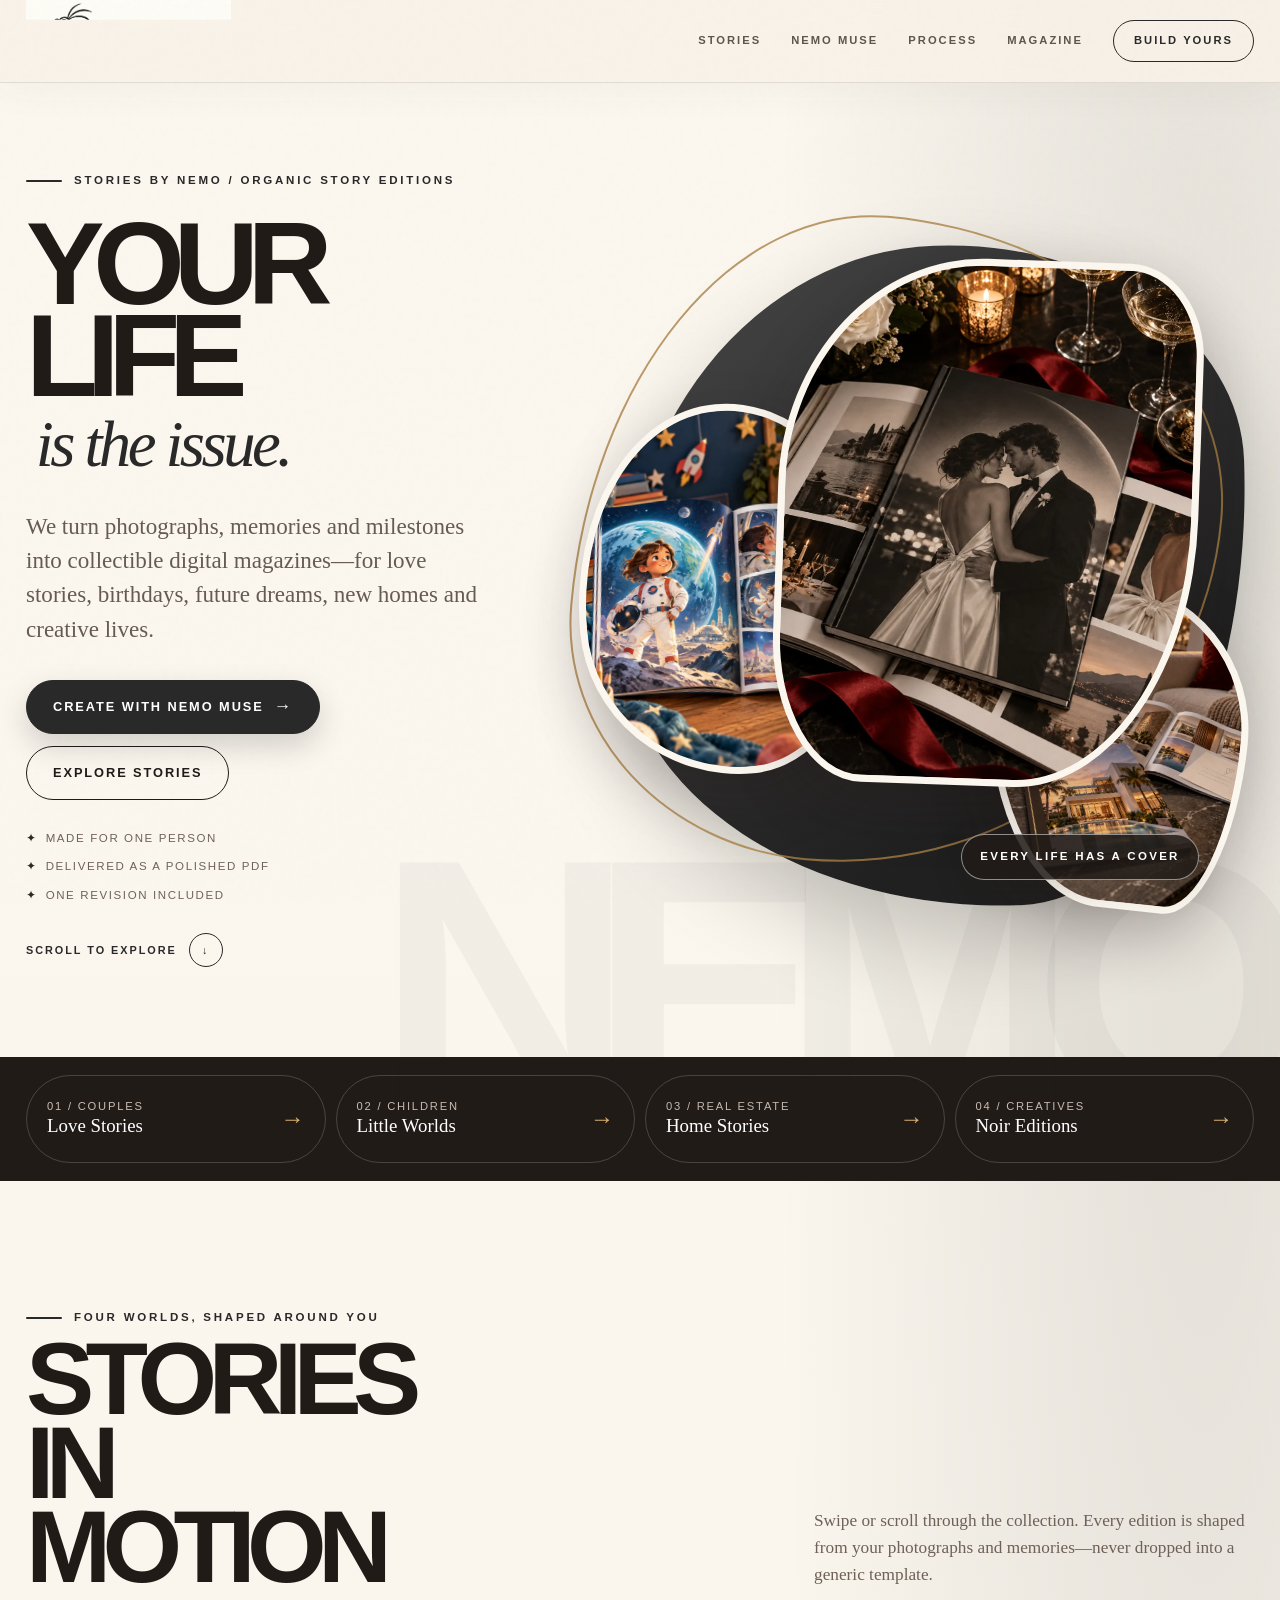
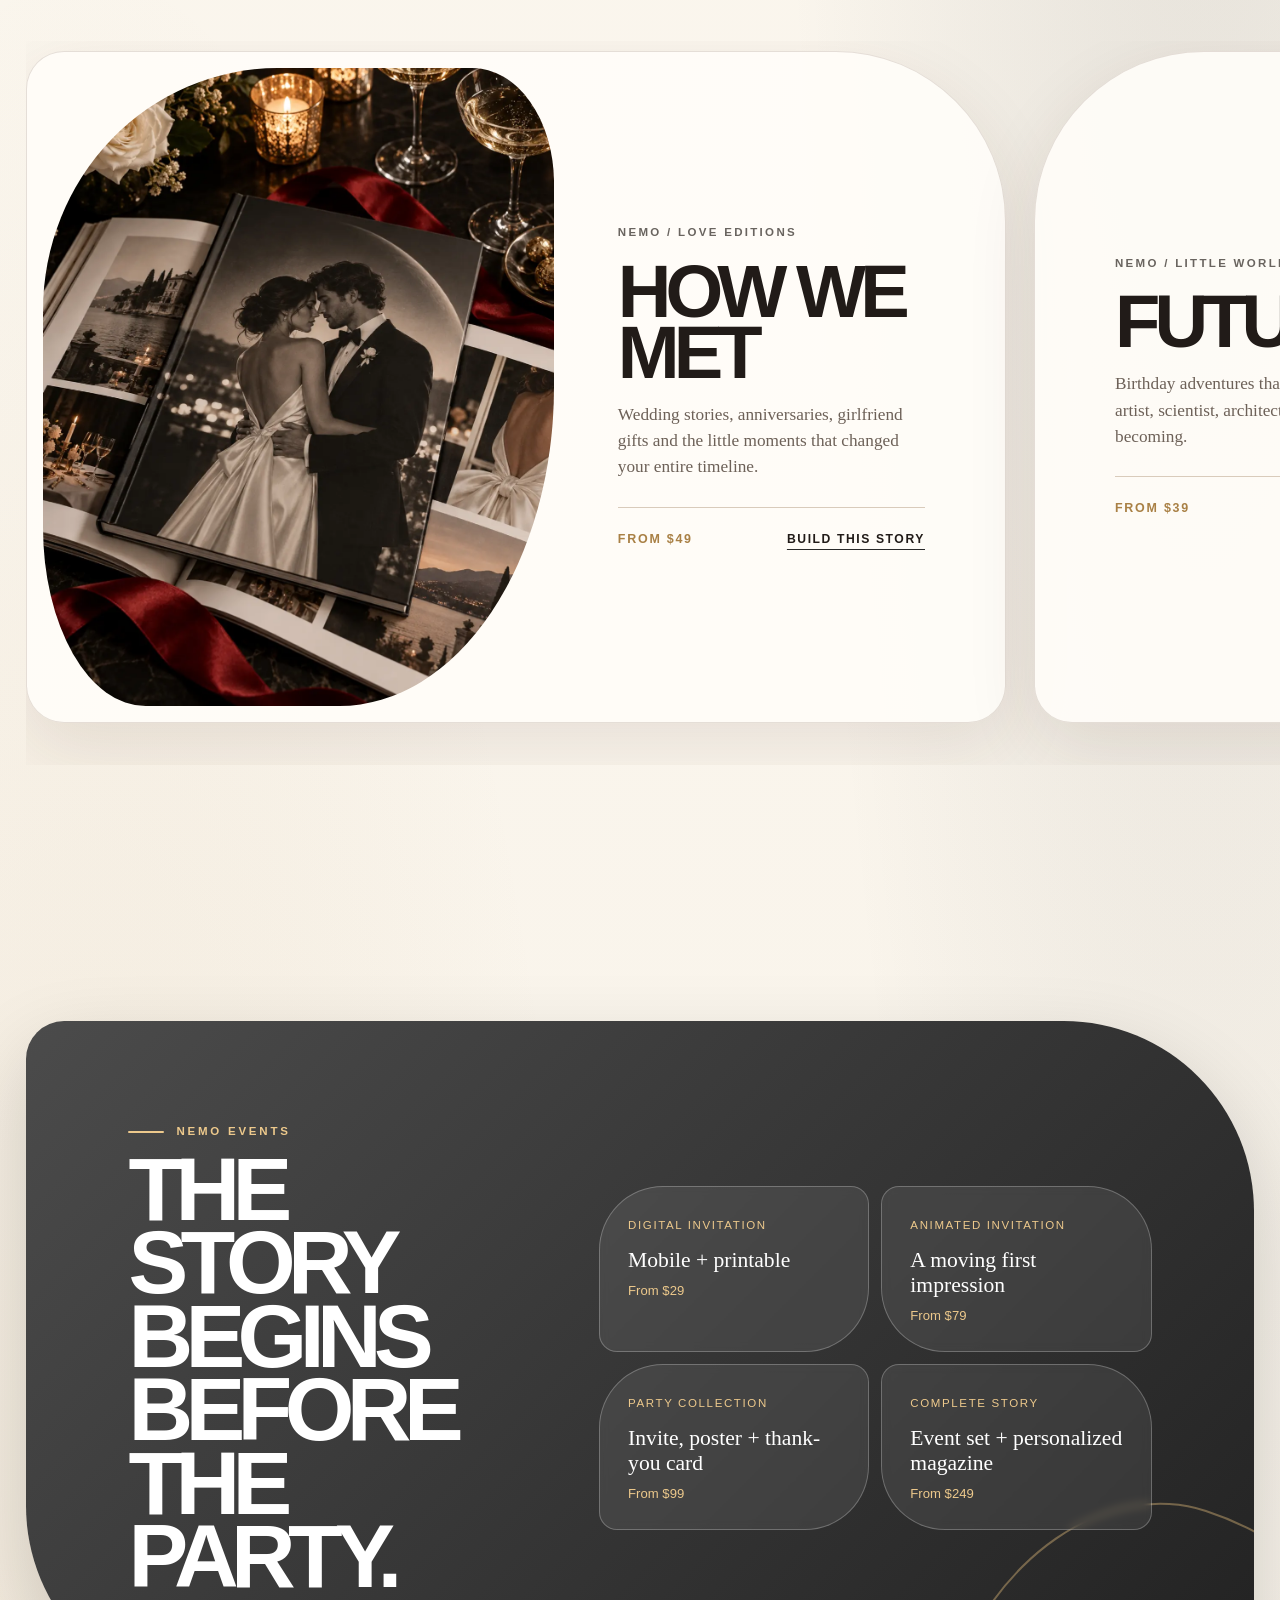
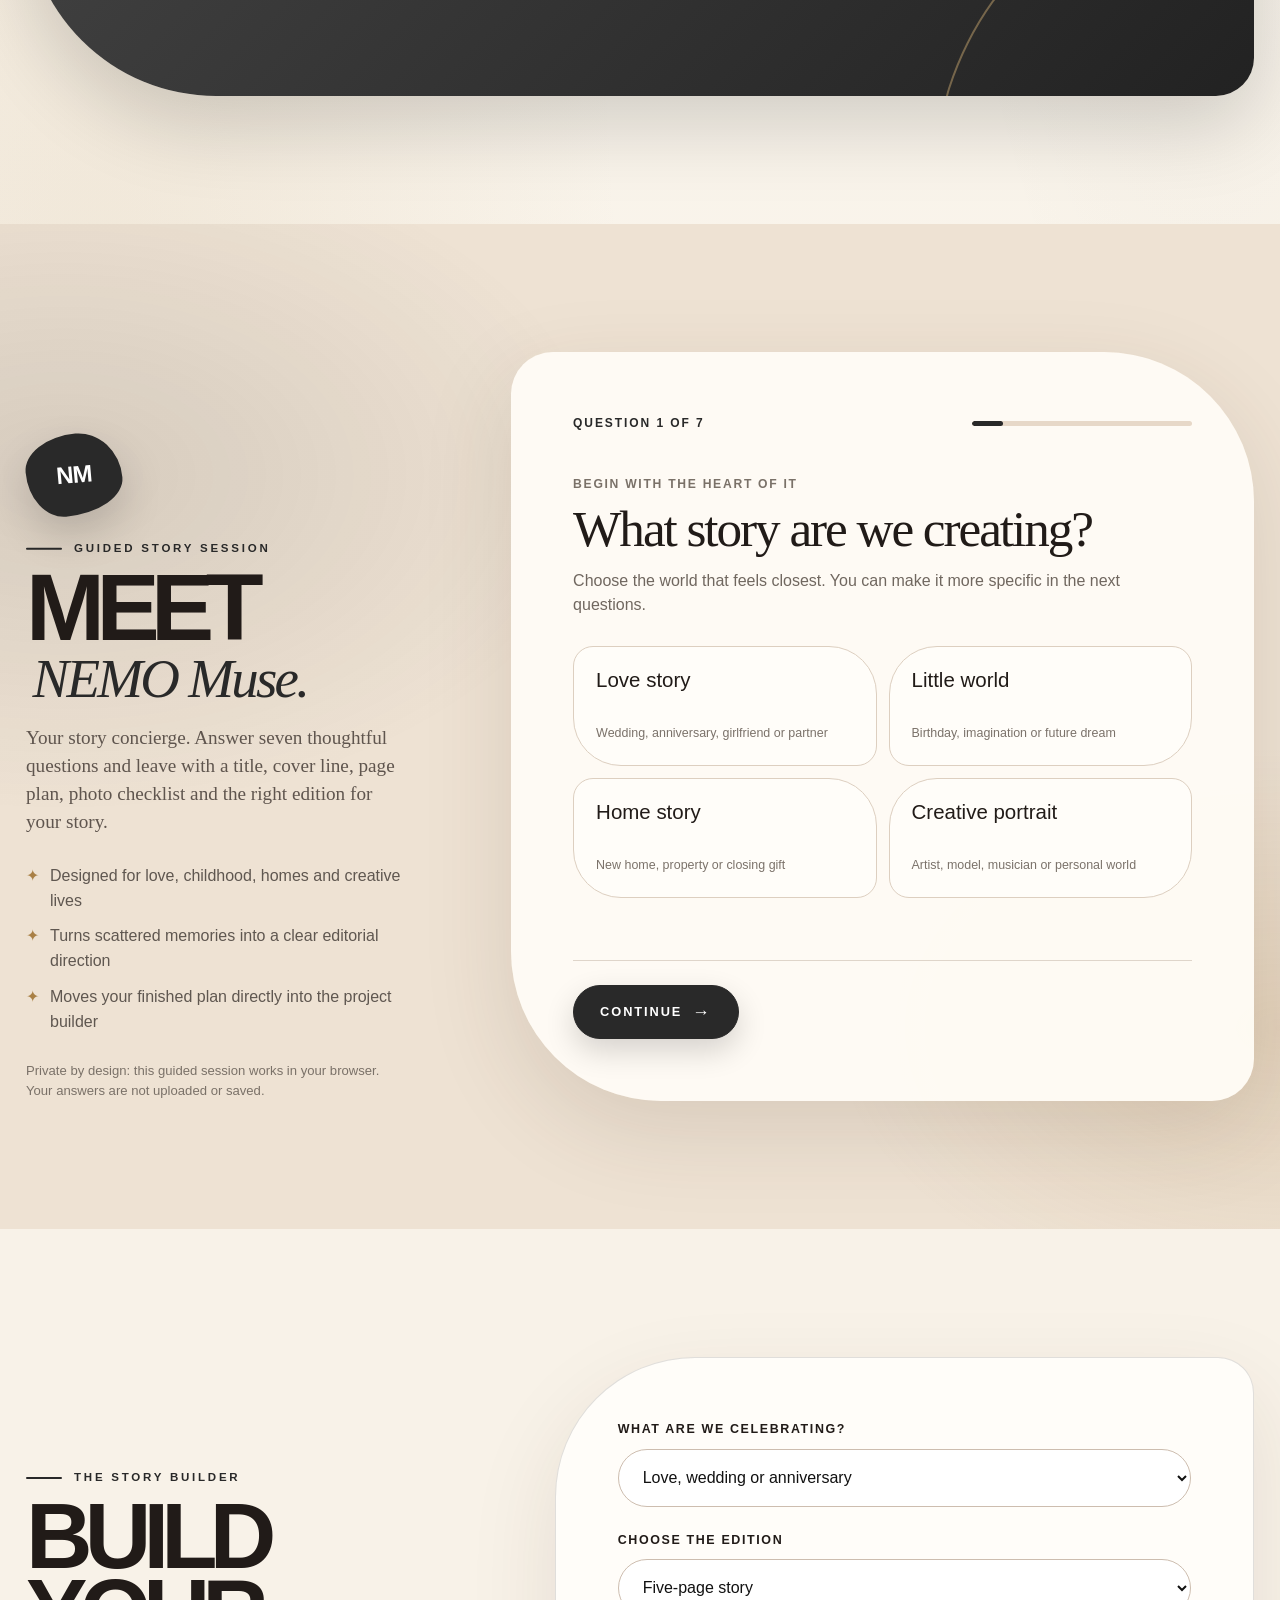
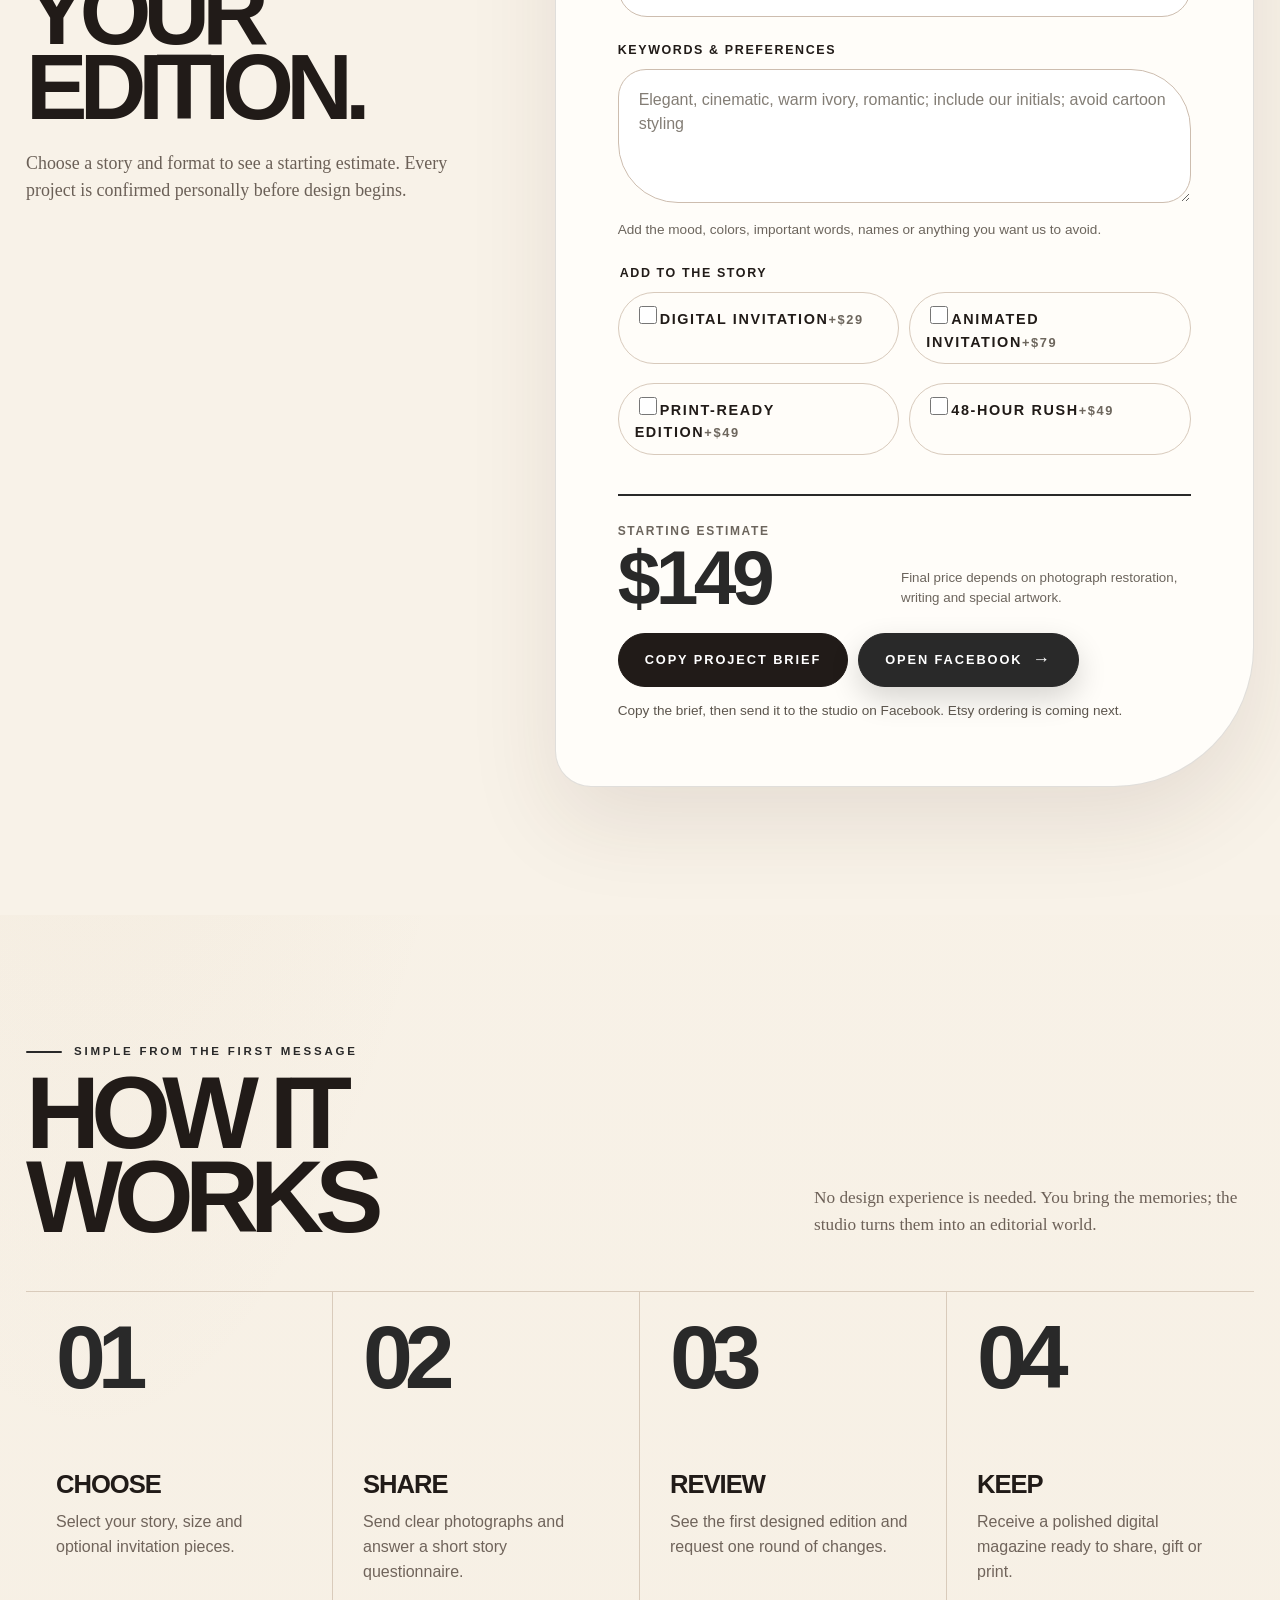
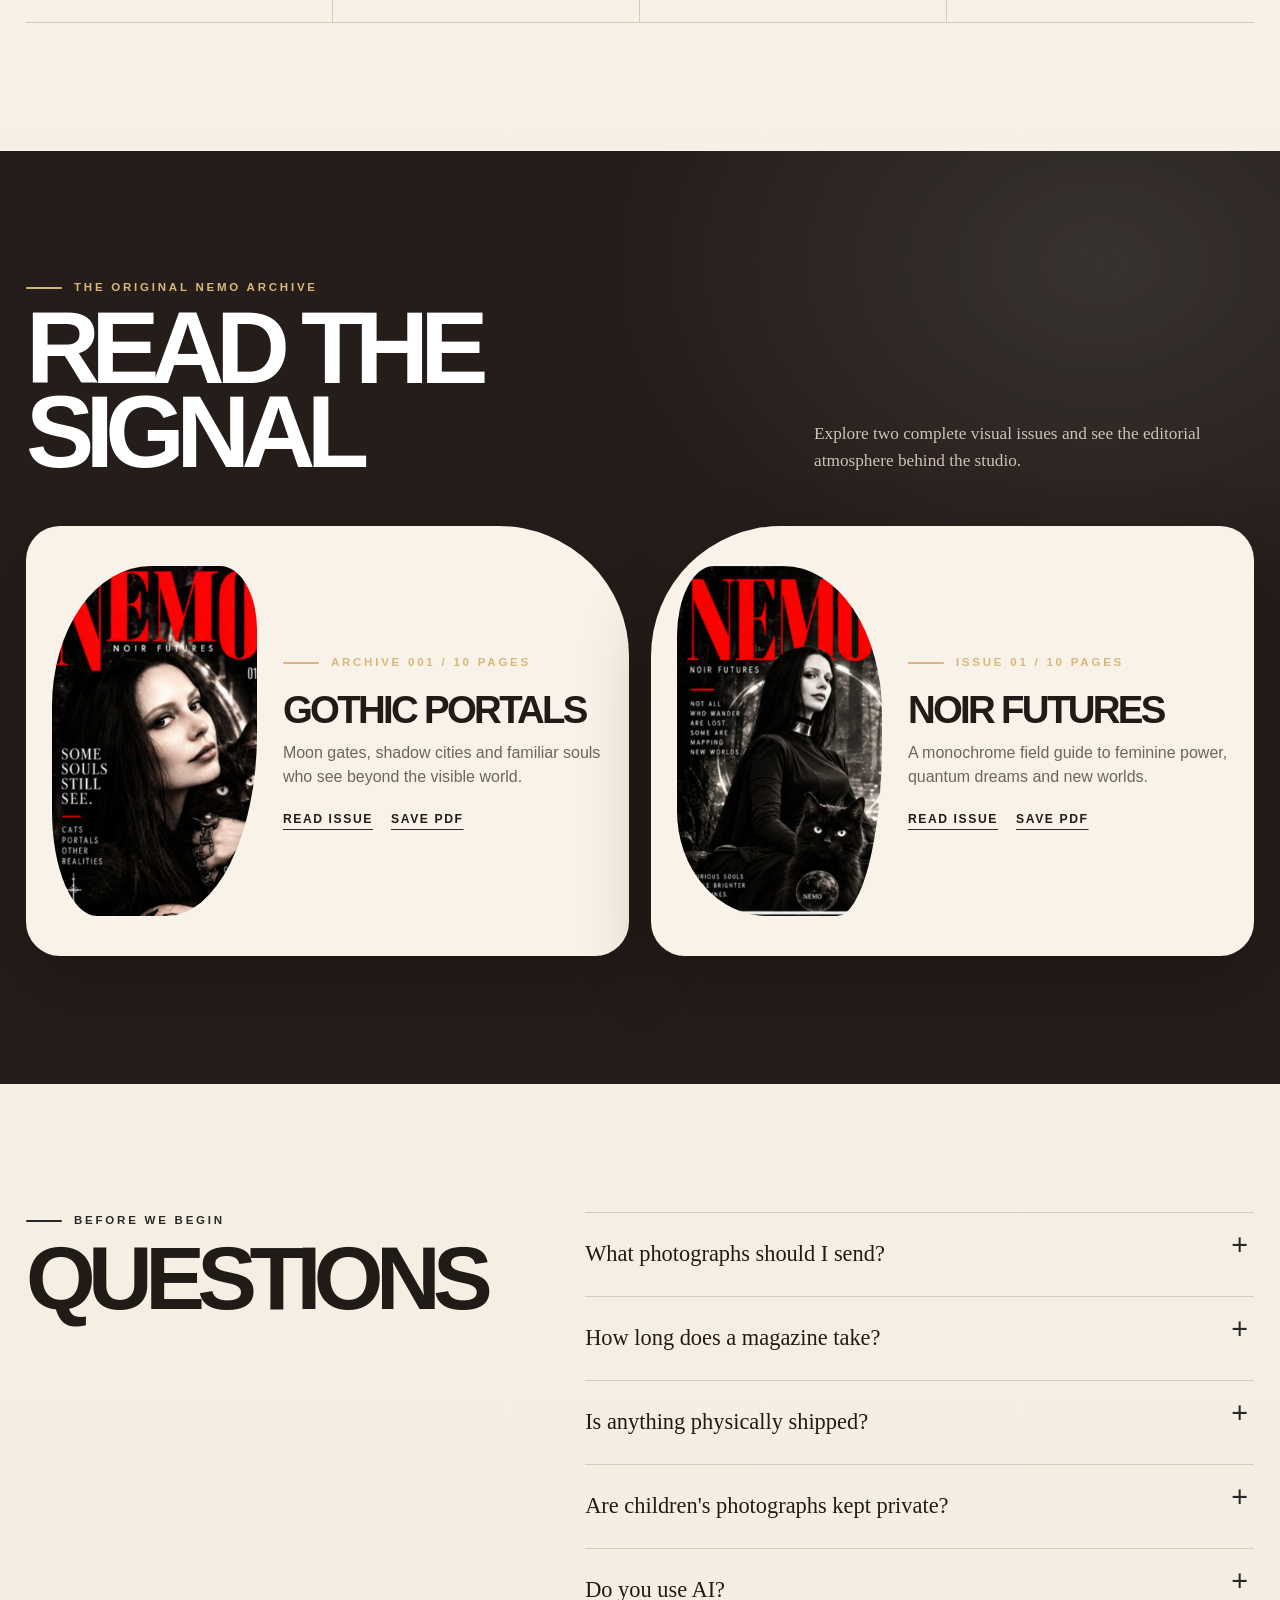
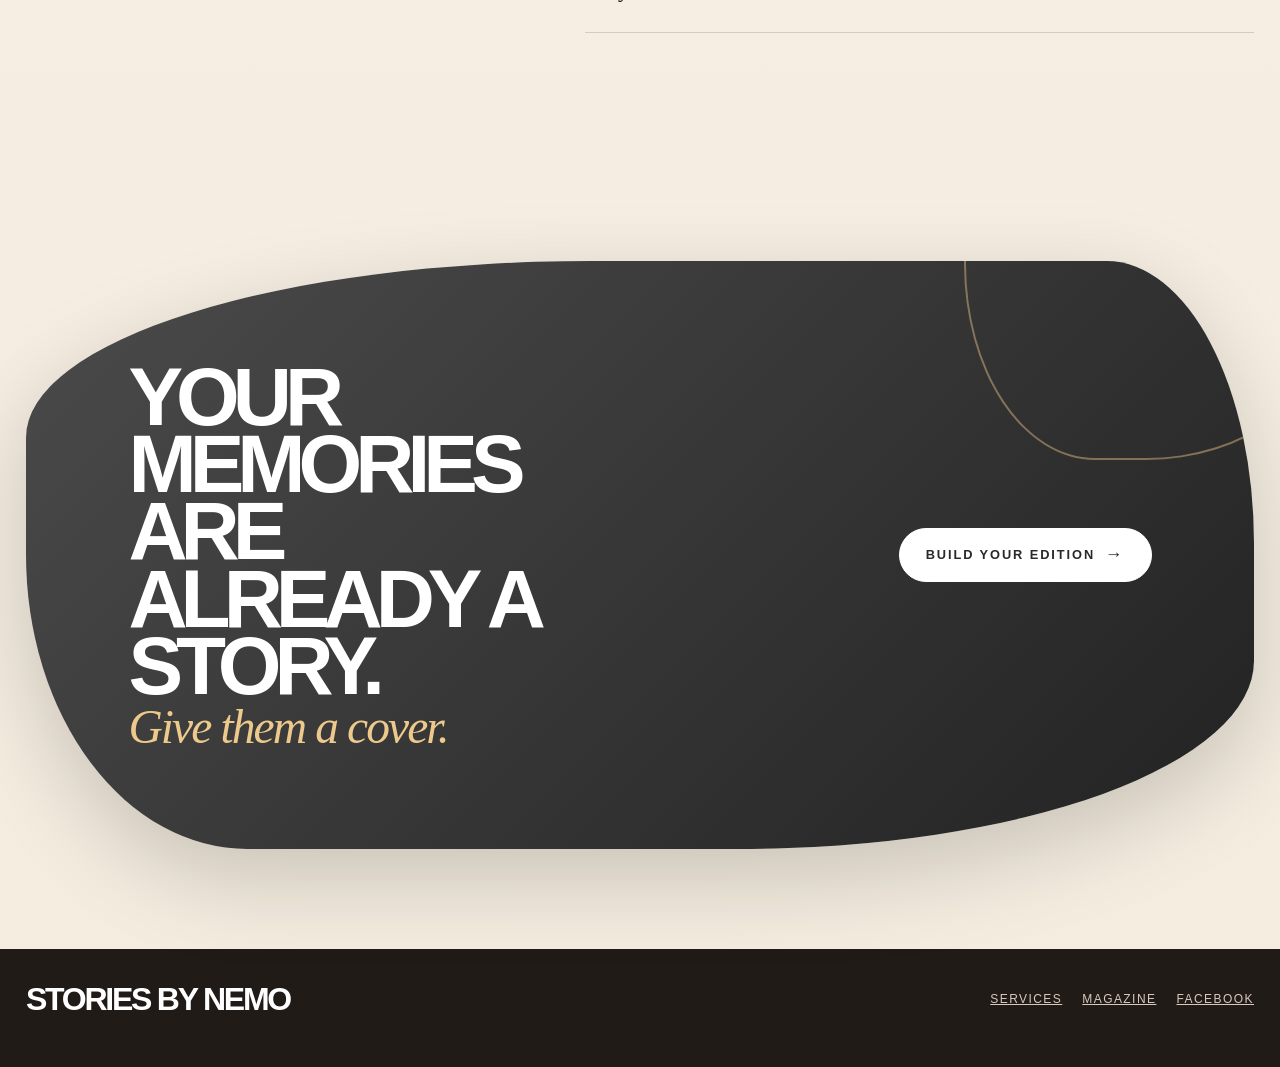
==== index.html @ 345a28af "Publish Stories by Nemo website" ====
<!doctype html>
<html lang="en">
<head>
  <meta charset="utf-8">
  <meta name="viewport" content="width=device-width, initial-scale=1">
  <meta name="theme-color" content="#f8f2e8">
  <meta name="description" content="Stories by NEMO turns photographs, memories and milestones into personalized magazines for love stories, birthdays, new homes and creative portfolios.">
  <title>Stories by NEMO — Your Life, Designed as a Story</title>
  <link rel="icon" type="image/png" sizes="192x192" href="assets/nss-favicon.png">
  <style>
    :root {
      color-scheme: light;
      --ink: #2b2623;
      --ink-2: #fffdf9;
      --paper: #fbf8f2;
      --paper-2: #625b55;
      --ash: #756d65;
      --line: #ded4c7;
      --signal: #2e2e2e;
      --signal-soft: #68635e;
      --gold: #856239;
      --blue: #a17b3f;
      --display: Georgia, "Times New Roman", Times, serif;
      --utility: "Arial Narrow", "Roboto Condensed", Arial, sans-serif;
    }
    * { box-sizing: border-box; }
    html { scroll-behavior: smooth; }
    body {
      margin: 0;
      min-width: 320px;
      background:
        radial-gradient(circle at 88% 2%, rgba(45,45,45,.1), transparent 30rem),
        radial-gradient(circle at 8% 30%, rgba(196,163,112,.11), transparent 27rem),
        var(--paper);
      color: var(--ink);
      font: 16px/1.55 var(--utility);
    }
    body::before {
      content: "";
      position: fixed;
      inset: 0;
      z-index: 30;
      pointer-events: none;
      opacity: .025;
      mix-blend-mode: multiply;
      background-image: url("data:image/svg+xml,%3Csvg viewBox='0 0 180 180' xmlns='http://www.w3.org/2000/svg'%3E%3Cfilter id='n'%3E%3CfeTurbulence type='fractalNoise' baseFrequency='.85' numOctaves='3' stitchTiles='stitch'/%3E%3C/filter%3E%3Crect width='100%25' height='100%25' filter='url(%23n)' opacity='.35'/%3E%3C/svg%3E");
    }
    img { max-width: 100%; }
    a { color: inherit; }
    button, input, select, textarea { font: inherit; }
    button, a { -webkit-tap-highlight-color: transparent; }
    button:focus-visible, a:focus-visible, select:focus-visible, input:focus-visible, textarea:focus-visible {
      outline: 2px solid var(--signal-soft);
      outline-offset: 4px;
    }
    .shell { width: min(1240px, calc(100% - 40px)); margin-inline: auto; }
    .eyebrow {
      margin: 0;
      color: var(--signal-soft);
      font-size: .78rem;
      font-weight: 800;
      letter-spacing: .26em;
      text-transform: uppercase;
    }
    .btn {
      min-height: 50px;
      display: inline-flex;
      align-items: center;
      justify-content: center;
      gap: 10px;
      padding: 0 22px;
      border: 1px solid var(--ink);
      border-radius: 999px;
      background: transparent;
      color: var(--ink);
      text-decoration: none;
      text-transform: uppercase;
      letter-spacing: .15em;
      font-size: .8rem;
      font-weight: 800;
      cursor: pointer;
      transition: background .2s ease, color .2s ease, border-color .2s ease, transform .2s ease;
    }
    .btn:hover { background: var(--ink); color: #fff; }
    .btn.primary { background: var(--signal); border-color: var(--signal); color: #fff; }
    .btn.primary:hover { background: #111; transform: translateY(-2px); }
    .btn.dark { background: var(--ink); border-color: var(--ink); color: #fff; }
    .btn.dark:hover { background: var(--signal); border-color: var(--signal); }
    .arrow { font-size: 1.1rem; transition: transform .2s ease; }
    .btn:hover .arrow { transform: translateX(4px); }

    .site-head {
      min-height: 76px;
      display: flex;
      align-items: center;
      position: sticky;
      top: 0;
      z-index: 20;
      border-bottom: 1px solid rgba(96,76,61,.13);
      background: rgba(251,248,242,.91);
      backdrop-filter: blur(18px);
    }
    .nav { display: flex; align-items: center; justify-content: space-between; gap: 24px; }
    .brand {
      display: inline-flex;
      align-items: center;
      text-decoration: none;
      font: 400 clamp(2rem, 4vw, 3rem)/1 var(--display);
      letter-spacing: -.08em;
      color: var(--signal);
    }
    .brand-logo { width: clamp(180px, 16vw, 230px); height: auto; display: block; }
    .brand small { color: var(--ink); font: 800 .7rem/1 var(--utility); letter-spacing: .24em; }
    .nav-links { display: flex; align-items: center; gap: 25px; }
    .nav-links a {
      color: var(--ash);
      text-decoration: none;
      text-transform: uppercase;
      letter-spacing: .15em;
      font-size: .75rem;
      font-weight: 700;
    }
    .nav-links a:hover { color: var(--signal); }

    .hero {
      min-height: min(820px, calc(100svh - 76px));
      display: grid;
      grid-template-columns: minmax(0, 1fr) minmax(340px, .8fr);
      gap: clamp(48px, 8vw, 100px);
      align-items: center;
      padding-block: clamp(46px, 8vw, 94px);
    }
    .hero h1 {
      max-width: 10ch;
      margin: 24px 0 30px;
      font: 400 clamp(4rem, 8.5vw, 7.8rem)/.87 var(--display);
      letter-spacing: -.065em;
    }
    .hero h1 em { display: block; margin-left: .5em; color: var(--signal); font-style: normal; }
    .hero-intro {
      max-width: 620px;
      margin: 0;
      color: var(--ash);
      font: 400 clamp(1.2rem, 2.1vw, 1.75rem)/1.35 var(--display);
    }
    .hero-actions { display: flex; flex-wrap: wrap; gap: 12px; margin-top: 34px; }
    .hero-proof {
      display: flex;
      flex-wrap: wrap;
      gap: 11px 26px;
      margin-top: 30px;
      color: var(--ash);
      font-size: .8rem;
      letter-spacing: .12em;
      text-transform: uppercase;
    }
    .hero-proof span::before { content: "✦"; color: var(--gold); margin-right: 8px; }
    .story-stack {
      min-height: 560px;
      position: relative;
      isolation: isolate;
    }
    .stack-card {
      position: absolute;
      width: 68%;
      aspect-ratio: 4 / 5;
      overflow: hidden;
      border: 8px solid #fff;
      border-radius: 10px;
      background: #fff;
      box-shadow: 0 24px 65px rgba(79,58,43,.2);
    }
    .stack-card img { width: 100%; height: 100%; display: block; object-fit: cover; }
    .stack-card:nth-child(1) { right: 2%; top: 2%; transform: rotate(2deg); z-index: 3; }
    .stack-card:nth-child(2) { left: 1%; top: 18%; transform: rotate(-3deg); z-index: 2; }
    .stack-card:nth-child(3) { right: 10%; bottom: 1%; transform: rotate(4deg); z-index: 1; }
    .stack-label {
      position: absolute;
      z-index: 5;
      right: -18px;
      top: 43%;
      padding: 10px 14px;
      border-radius: 8px 8px 0 0;
      background: var(--signal);
      color: #fff;
      font-size: .72rem;
      font-weight: 800;
      letter-spacing: .16em;
      text-transform: uppercase;
      transform: rotate(90deg);
      transform-origin: right top;
    }

    .quick-nav { border-block: 1px solid var(--line); background: rgba(255,255,255,.52); }
    .quick-grid { display: grid; grid-template-columns: repeat(4, 1fr); }
    .quick-link {
      min-height: 102px;
      display: flex;
      align-items: center;
      justify-content: space-between;
      gap: 20px;
      padding: 22px;
      border-right: 1px solid var(--line);
      text-decoration: none;
      transition: background .2s ease;
    }
    .quick-link:last-child { border-right: 0; }
    .quick-link:hover { background: #f3e9e5; }
    .quick-link span { display: block; color: var(--ash); font-size: .7rem; letter-spacing: .16em; text-transform: uppercase; }
    .quick-link strong { font: 400 1.25rem/1.15 var(--display); }
    .quick-link b { color: var(--signal); font-size: 1.5rem; font-weight: 400; }

    section { padding-block: 104px; }
    .section-head {
      display: flex;
      justify-content: space-between;
      align-items: end;
      gap: 36px;
      margin-bottom: 42px;
    }
    .section-head h2 {
      margin: 10px 0 0;
      font: 400 clamp(2.8rem, 5.6vw, 5.2rem)/.94 var(--display);
      letter-spacing: -.055em;
    }
    .section-note { max-width: 410px; margin: 0; color: var(--ash); }

    .services { display: grid; grid-template-columns: repeat(2, minmax(0, 1fr)); gap: 28px; }
    .service {
      min-height: 0;
      display: grid;
      grid-template-rows: 1fr auto;
      position: relative;
      overflow: hidden;
      border: 1px solid var(--line);
      border-radius: 18px;
      background: #fff;
      box-shadow: 0 16px 44px rgba(78,59,45,.09);
    }
    .service-media { height: clamp(320px, 31vw, 410px); min-height: 0; position: relative; overflow: hidden; }
    .service-media::after { display: none; }
    .service-media img { width: 100%; height: 100%; object-fit: cover; display: block; transition: transform .6s ease; }
    .service:hover .service-media img { transform: scale(1.035); }
    .service-body { position: relative; z-index: 2; padding: 28px 30px 32px; margin-top: 0; }
    .service-no { color: var(--signal-soft); font-size: .72rem; font-weight: 800; letter-spacing: .2em; }
    .service h3 { margin: 12px 0 12px; font: 400 clamp(2.2rem, 3.6vw, 3.6rem)/.96 var(--display); letter-spacing: -.045em; }
    .service p { max-width: 560px; margin: 0; color: var(--ash); }
    .service-foot { display: flex; justify-content: space-between; gap: 16px; align-items: center; padding-top: 22px; }
    .price { color: var(--gold); font-size: .78rem; font-weight: 800; letter-spacing: .14em; text-transform: uppercase; }
    .text-link {
      padding: 0;
      border: 0;
      background: none;
      color: var(--ink);
      text-decoration: underline;
      text-decoration-color: var(--signal);
      text-underline-offset: 6px;
      text-transform: uppercase;
      letter-spacing: .13em;
      font-size: .76rem;
      font-weight: 800;
      cursor: pointer;
    }
    .text-link:hover { color: var(--signal-soft); }

    .events {
      display: grid;
      grid-template-columns: .8fr 1.2fr;
      gap: clamp(34px, 8vw, 110px);
      align-items: center;
      padding: clamp(36px, 6vw, 70px);
      border: 1px solid #dfd0c0;
      border-radius: 22px;
      background:
        linear-gradient(120deg, rgba(45,45,45,.09), transparent 46%),
        #f2e9dd;
    }
    .events h2 { margin: 12px 0 0; font: 400 clamp(3rem, 5.5vw, 5.5rem)/.94 var(--display); letter-spacing: -.055em; }
    .event-list { display: grid; grid-template-columns: repeat(2, 1fr); gap: 12px; }
    .event-item { min-height: 124px; padding: 20px; border: 1px solid rgba(45,45,45,.18); border-radius: 13px; background: rgba(255,255,255,.72); }
    .event-item span { color: var(--signal-soft); font-size: .72rem; letter-spacing: .14em; text-transform: uppercase; }
    .event-item strong { display: block; margin-top: 11px; font: 400 1.35rem/1.15 var(--display); }
    .event-item small { display: block; margin-top: 8px; color: var(--ash); font-size: .82rem; }

    .muse-wrap {
      padding-block: clamp(76px, 10vw, 128px);
      border-block: 1px solid #d4c9c0;
      background:
        linear-gradient(128deg, rgba(45,45,45,.11), transparent 42%),
        linear-gradient(310deg, rgba(161,123,63,.1), transparent 38%),
        #f2f1ec;
    }
    .muse-shell {
      display: grid;
      grid-template-columns: minmax(260px, .72fr) minmax(0, 1.28fr);
      gap: clamp(42px, 8vw, 104px);
      align-items: start;
    }
    .muse-intro { position: sticky; top: 112px; }
    .muse-monogram {
      width: 70px;
      height: 70px;
      display: grid;
      place-items: center;
      margin-bottom: 24px;
      border: 1px solid var(--ink);
      border-radius: 50%;
      color: var(--signal);
      font: 400 1.4rem/1 var(--display);
      letter-spacing: -.04em;
    }
    .muse-intro h2 {
      max-width: 8ch;
      margin: 12px 0 24px;
      font: 400 clamp(3.4rem, 6.2vw, 6.4rem)/.88 var(--display);
      letter-spacing: -.065em;
    }
    .muse-intro h2 span { display: block; color: var(--signal); }
    .muse-lede { max-width: 470px; margin: 0; color: #655d56; font: 400 1.18rem/1.45 var(--display); }
    .muse-promise { display: grid; gap: 11px; margin: 28px 0 0; padding: 0; list-style: none; color: #5f5750; }
    .muse-promise li { display: flex; gap: 11px; align-items: baseline; }
    .muse-promise li::before { content: "\2726"; color: var(--gold); }
    .muse-privacy { max-width: 430px; margin: 26px 0 0; color: #7a7168; font-size: .82rem; }
    .muse-card {
      min-height: 610px;
      padding: clamp(24px, 5vw, 52px);
      border: 1px solid #cfc3b8;
      border-radius: 4px;
      background: rgba(255,255,255,.94);
      box-shadow: 0 28px 75px rgba(66,47,36,.13);
    }
    .muse-card-head { display: flex; justify-content: space-between; gap: 24px; align-items: center; margin-bottom: 42px; }
    .muse-progress { color: var(--signal); font-size: .75rem; font-weight: 800; letter-spacing: .16em; text-transform: uppercase; }
    .muse-meter { width: min(220px, 42%); height: 3px; overflow: hidden; background: #e1d7cc; }
    .muse-meter span { display: block; width: 14.285%; height: 100%; background: var(--signal); transition: width .3s ease; }
    .muse-step[hidden], .muse-result[hidden] { display: none; }
    .muse-kicker { margin: 0 0 10px; color: #7a7168; font-size: .76rem; font-weight: 800; letter-spacing: .14em; text-transform: uppercase; }
    .muse-step h3, .muse-result h3 { margin: 0 0 14px; font: 400 clamp(2rem, 4vw, 3.4rem)/1 var(--display); letter-spacing: -.04em; }
    .muse-question-note { max-width: 620px; margin: 0 0 28px; color: #70675f; }
    .muse-options { display: grid; grid-template-columns: repeat(2, minmax(0, 1fr)); gap: 12px; }
    .muse-option { position: relative; display: block; cursor: pointer; }
    .muse-option input { position: absolute; opacity: 0; pointer-events: none; }
    .muse-option span {
      min-height: 106px;
      display: flex;
      flex-direction: column;
      justify-content: space-between;
      gap: 14px;
      padding: 18px;
      border: 1px solid #d3c8be;
      background: #fff;
      color: var(--ink);
      transition: border-color .2s ease, background .2s ease, transform .2s ease;
    }
    .muse-option strong { font: 400 1.28rem/1.12 var(--display); }
    .muse-option small { color: #7b726a; font-size: .78rem; }
    .muse-option:hover span { border-color: var(--blue); transform: translateY(-2px); }
    .muse-option input:focus-visible + span { outline: 2px solid var(--signal-soft); outline-offset: 3px; }
    .muse-option input:checked + span { border-color: var(--signal); background: #eeece8; box-shadow: inset 4px 0 0 var(--signal); }
    .muse-field { margin-top: 22px; }
    .muse-field:first-of-type { margin-top: 0; }
    .muse-field label { display: block; margin-bottom: 8px; color: #5c544d; font-size: .78rem; font-weight: 800; letter-spacing: .12em; text-transform: uppercase; }
    .muse-field input[type="text"], .muse-field textarea {
      width: 100%;
      min-height: 54px;
      padding: 14px 15px;
      border: 1px solid #cbbfb5;
      border-radius: 2px;
      background: #fff;
      color: var(--ink);
      font-size: 1rem;
    }
    .muse-field textarea { min-height: 138px; }
    .muse-field input::placeholder, .muse-field textarea::placeholder { color: #8e857d; }
    .muse-controls { display: flex; justify-content: space-between; gap: 12px; margin-top: 34px; padding-top: 24px; border-top: 1px solid #dfd5ca; }
    .muse-controls .btn[hidden] { display: none; }
    .muse-error { min-height: 24px; margin: 12px 0 -8px; color: #3e3935; font-size: .87rem; }
    .muse-result { animation: museReveal .38s ease both; }
    @keyframes museReveal { from { opacity: 0; transform: translateY(10px); } to { opacity: 1; transform: none; } }
    .muse-result-top { padding-bottom: 28px; border-bottom: 1px solid #ddd3c8; }
    .muse-title-line { margin: 20px 0 6px; color: var(--signal); font: 400 clamp(2.4rem, 5vw, 4.6rem)/.95 var(--display); letter-spacing: -.055em; }
    .muse-cover-line { max-width: 700px; margin: 0; color: #5f5750; font: italic 400 1.12rem/1.45 var(--display); }
    .muse-result-grid { display: grid; grid-template-columns: .78fr 1.22fr; gap: 28px; padding-top: 28px; }
    .muse-result h4 { margin: 0 0 13px; color: #5f5750; font-size: .76rem; letter-spacing: .14em; text-transform: uppercase; }
    .muse-recommendation { padding: 20px; border-left: 4px solid var(--blue); background: #efeeeb; }
    .muse-recommendation strong { display: block; font: 400 1.35rem/1.15 var(--display); }
    .muse-recommendation span { display: block; margin-top: 7px; color: #6f665f; }
    .muse-plan { margin: 0; padding-left: 1.35rem; color: #5f5750; }
    .muse-plan li { margin: 0 0 8px; padding-left: 4px; }
    .muse-photo-list { margin: 24px 0 0; padding-top: 22px; border-top: 1px solid #ddd3c8; color: #6b635c; }
    .muse-result-actions { display: flex; flex-wrap: wrap; gap: 10px; margin-top: 28px; }
    .muse-result-state { min-height: 22px; margin: 12px 0 0; color: #696159; font-size: .85rem; }

    .builder-wrap { background: #eee3d5; color: var(--ink); }
    .builder {
      display: grid;
      grid-template-columns: .76fr 1.24fr;
      gap: clamp(34px, 8vw, 100px);
      align-items: start;
    }
    .builder-copy { position: sticky; top: 112px; }
    .builder h2 { margin: 12px 0 24px; font: 400 clamp(3rem, 5.5vw, 5.5rem)/.94 var(--display); letter-spacing: -.06em; }
    .builder-copy p { max-width: 460px; color: #504c46; }
    .builder .eyebrow { color: var(--signal); }
    .order-desk { padding: clamp(24px, 5vw, 48px); border: 1px solid #d7c9b8; border-radius: 20px; background: #fff; box-shadow: 0 18px 52px rgba(87,62,43,.12); }
    .field { margin-bottom: 24px; }
    .field label, .group-label { display: block; margin-bottom: 9px; font-size: .78rem; font-weight: 800; letter-spacing: .13em; text-transform: uppercase; }
    select {
      width: 100%;
      min-height: 52px;
      padding: 0 14px;
      border: 1px solid #aaa298;
      border-radius: 10px;
      background: #fff;
      color: #111;
      font-size: 1rem;
    }
    textarea {
      width: 100%;
      min-height: 132px;
      padding: 14px;
      border: 1px solid #aaa298;
      border-radius: 10px;
      background: #fff;
      color: #111;
      font-size: 1rem;
      line-height: 1.5;
      resize: vertical;
    }
    textarea::placeholder { color: #837d75; }
    .field-help { margin: 8px 0 0; color: #6c655d; font-size: .85rem; }
    .checks { display: grid; grid-template-columns: repeat(2, 1fr); gap: 10px; }
    .check {
      min-height: 58px;
      display: flex;
      align-items: center;
      gap: 10px;
      padding: 10px 12px;
      border: 1px solid #d4c8b9;
      border-radius: 10px;
      cursor: pointer;
    }
    .check:has(input:checked) { border-color: var(--signal); background: #eeece8; }
    .check input { width: 18px; height: 18px; accent-color: var(--signal); }
    .check span { font-size: .9rem; }
    .check b { margin-left: auto; color: #6d665d; font-size: .8rem; }
    .estimate {
      display: grid;
      grid-template-columns: 1fr auto;
      gap: 24px;
      align-items: end;
      margin-top: 30px;
      padding-top: 26px;
      border-top: 2px solid var(--ink);
    }
    .estimate span { display: block; color: #6c655d; font-size: .75rem; font-weight: 800; letter-spacing: .14em; text-transform: uppercase; }
    .estimate strong { display: block; margin-top: 7px; font: 400 clamp(2.8rem, 6vw, 5.5rem)/.8 var(--display); letter-spacing: -.06em; }
    .estimate small { max-width: 290px; color: #6c655d; }
    .builder-actions { display: flex; flex-wrap: wrap; gap: 10px; margin-top: 24px; }
    .copy-state { min-height: 24px; margin: 13px 0 0; color: #5c554d; font-size: .85rem; }

    .process { display: grid; grid-template-columns: repeat(4, 1fr); gap: 16px; border: 0; }
    .step { min-height: 240px; padding: 26px; border: 1px solid var(--line); border-radius: 16px; background: #fff; box-shadow: 0 12px 30px rgba(78,59,45,.07); }
    .step:last-child { border-right: 1px solid var(--line); }
    .step b { color: var(--signal); font: 400 2.4rem/1 var(--display); }
    .step h3 { margin: 48px 0 12px; font: 400 1.6rem/1.05 var(--display); text-transform: uppercase; }
    .step p { margin: 0; color: var(--ash); }

    .archive { background: #efe7dc; }
    .issues { display: grid; grid-template-columns: repeat(2, 1fr); gap: 22px; }
    .issue {
      display: grid;
      grid-template-columns: minmax(130px, .64fr) 1fr;
      gap: 26px;
      align-items: center;
      padding: 24px;
      border: 1px solid #ddd1c2;
      border-radius: 16px;
      background: rgba(255,255,255,.8);
      box-shadow: 0 14px 36px rgba(78,59,45,.08);
    }
    .issue img { width: 100%; aspect-ratio: 3 / 5; object-fit: cover; display: block; }
    .issue h3 { margin: 12px 0; font: 400 clamp(1.8rem, 3vw, 3.1rem)/.96 var(--display); }
    .issue p { margin: 0 0 20px; color: var(--ash); }
    .issue-actions { display: flex; flex-wrap: wrap; gap: 12px 18px; }

    .faq { display: grid; grid-template-columns: .65fr 1.35fr; gap: clamp(36px, 8vw, 100px); }
    .faq h2 { margin: 12px 0 0; font: 400 clamp(3rem, 5.5vw, 5.5rem)/.94 var(--display); letter-spacing: -.055em; }
    details { border-top: 1px solid var(--line); }
    details:last-child { border-bottom: 1px solid var(--line); }
    summary { padding: 22px 44px 22px 0; position: relative; cursor: pointer; font: 400 1.3rem/1.2 var(--display); list-style: none; }
    summary::-webkit-details-marker { display: none; }
    summary::after { content: "+"; position: absolute; right: 6px; top: 18px; color: var(--signal); font: 400 1.8rem/1 var(--display); }
    details[open] summary::after { content: "−"; }
    details p { margin: -4px 50px 24px 0; color: var(--ash); }

    .final-cta {
      display: grid;
      grid-template-columns: 1fr auto;
      gap: 30px;
      align-items: center;
      margin-block: 80px;
      padding: 58px clamp(28px, 6vw, 72px);
      border: 1px solid #dfd0c0;
      border-radius: 22px;
      background: linear-gradient(120deg, #f3e8df, #f8f1e7);
    }
    .final-cta h2 { margin: 0; max-width: 12ch; font: 400 clamp(2.7rem, 5.5vw, 5.3rem)/.94 var(--display); letter-spacing: -.055em; }
    .final-cta h2 span { color: var(--signal); }
    footer { border-top: 1px solid var(--line); padding: 34px 0 52px; color: var(--ash); background: rgba(255,255,255,.3); }
    .footer-row { display: flex; justify-content: space-between; gap: 26px; align-items: center; }
    .footer-mark { color: var(--signal); font: 400 2rem/1 var(--display); letter-spacing: -.05em; }
    .footer-links { display: flex; gap: 20px; }
    .footer-links a { font-size: .75rem; letter-spacing: .12em; text-transform: uppercase; }

    dialog {
      width: min(1160px, calc(100% - 28px));
      height: min(88svh, 900px);
      padding: 0;
      border: 1px solid #cfc3b5;
      border-radius: 16px;
      background: #fff;
      color: var(--ink);
      box-shadow: 0 32px 100px rgba(43,38,35,.32);
    }
    dialog::backdrop { background: rgba(0,0,0,.84); backdrop-filter: blur(8px); }
    .reader-head { min-height: 64px; display: flex; justify-content: space-between; align-items: center; gap: 20px; padding: 12px 18px; border-bottom: 1px solid var(--line); }
    .reader-title { margin: 0; font: 400 1.35rem/1 var(--display); text-transform: uppercase; }
    .reader-tools { display: flex; align-items: center; gap: 16px; }
    .reader-tools a { color: var(--ash); font-size: .74rem; letter-spacing: .13em; text-transform: uppercase; }
    .close { width: 40px; height: 40px; border: 1px solid var(--line); border-radius: 50%; background: transparent; color: var(--ink); font-size: 1.5rem; cursor: pointer; }
    .close:hover { border-color: var(--signal); color: var(--signal); }
    #pdfFrame { display: block; width: 100%; height: calc(100% - 65px); border: 0; background: #ebe6df; }
    .noscript { max-width: 720px; margin: 20px auto; color: var(--ash); }
    @media (max-width: 1000px) {
      .hero { grid-template-columns: minmax(0, 1fr) minmax(300px, .7fr); gap: 46px; }
      .hero h1 { font-size: clamp(4.2rem, 11vw, 7.5rem); }
      .story-stack { min-height: 500px; }
      .quick-grid { grid-template-columns: repeat(2, 1fr); }
      .quick-link:nth-child(2) { border-right: 0; }
      .quick-link:nth-child(-n+2) { border-bottom: 1px solid var(--line); }
      .builder { grid-template-columns: 1fr; }
      .builder-copy { position: static; }
      .process { grid-template-columns: repeat(2, 1fr); }
      .step:nth-child(2) { border-right: 1px solid var(--line); }
      .step:nth-child(-n+2) { border-bottom: 1px solid var(--line); }
      .issues { grid-template-columns: 1fr; }
    }
    @media (max-width: 760px) {
      .shell { width: min(100% - 28px, 620px); }
      .site-head { min-height: 66px; }
      .brand small { display: none; }
      .nav-links a:not(.nav-cta) { display: none; }
      .hero { min-height: auto; grid-template-columns: 1fr; padding-block: 48px 72px; }
      .hero h1 { font-size: clamp(3.8rem, 18vw, 6.4rem); }
      .story-stack { min-height: 490px; width: min(100%, 520px); margin: 0 auto; }
      section { padding-block: 70px; }
      .section-head { display: block; }
      .section-note { margin-top: 18px; }
      .services { grid-template-columns: 1fr; }
      .service { min-height: 0; }
      .events { grid-template-columns: 1fr; padding: 30px 22px; }
      .event-list { grid-template-columns: 1fr; }
      .muse-shell { grid-template-columns: 1fr; }
      .muse-intro { position: static; }
      .muse-intro h2 { max-width: none; }
      .muse-card { min-height: 0; }
      .checks { grid-template-columns: 1fr; }
      .estimate { grid-template-columns: 1fr; }
      .faq { grid-template-columns: 1fr; }
      .final-cta { grid-template-columns: 1fr; }
      .footer-row { align-items: flex-start; flex-direction: column; }
    }
    @media (max-width: 500px) {
      .quick-grid { grid-template-columns: 1fr; }
      .quick-link { border-right: 0; border-bottom: 1px solid var(--line); }
      .quick-link:last-child { border-bottom: 0; }
      .quick-link:nth-child(2) { border-bottom: 1px solid var(--line); }
      .story-stack { min-height: 400px; }
      .stack-label { right: -8px; }
      .muse-options, .muse-result-grid { grid-template-columns: 1fr; }
      .muse-option span { min-height: 90px; }
      .muse-card-head { align-items: flex-start; flex-direction: column; gap: 12px; }
      .muse-meter { width: 100%; }
      .muse-controls, .muse-result-actions { flex-direction: column; }
      .muse-controls .btn, .muse-result-actions .btn { width: 100%; }
      .service-media { height: 310px; min-height: 0; }
      .service-body { padding-inline: 20px; }
      .process { grid-template-columns: 1fr; }
      .step { min-height: 200px; border-right: 1px solid var(--line); border-bottom: 1px solid var(--line); }
      .step:nth-child(2) { border-bottom: 1px solid var(--line); }
      .step:last-child { border-bottom: 0; }
      .issue { grid-template-columns: 105px 1fr; gap: 18px; padding: 16px; }
      .issue p { display: none; }
      .issue-actions { flex-direction: column; align-items: flex-start; }
      .hero-actions .btn, .builder-actions .btn { width: 100%; }
      .reader-tools a { display: none; }
    }
    @media (prefers-reduced-motion: reduce) {
      *, *::before, *::after { scroll-behavior: auto !important; transition-duration: .01ms !important; animation-duration: .01ms !important; animation-iteration-count: 1 !important; }
    }

    /* Bright + joyful design direction. The elegant palette remains available via the comparison switch. */
    body.theme-joyful {
      --ink: #30294d;
      --ink-2: #ffffff;
      --paper: #fff8ed;
      --paper-2: #5d5670;
      --ash: #625b73;
      --line: #cec7df;
      --signal: #c93852;
      --signal-soft: #b72d48;
      --gold: #765a00;
      --blue: #147c78;
      --display: "Trebuchet MS", "Arial Rounded MT Bold", Arial, sans-serif;
      --utility: "Trebuchet MS", Arial, sans-serif;
      background:
        radial-gradient(circle at 91% 4%, rgba(255,112,122,.24), transparent 22rem),
        radial-gradient(circle at 8% 20%, rgba(255,213,79,.25), transparent 24rem),
        radial-gradient(circle at 86% 54%, rgba(46,190,180,.14), transparent 28rem),
        #fff8ed;
    }
    .theme-joyful::before {
      opacity: .045;
      mix-blend-mode: multiply;
      background-image: radial-gradient(circle, #e2b948 1.2px, transparent 1.3px);
      background-size: 28px 28px;
    }
    .theme-joyful .site-head {
      border-bottom: 2px solid #30294d;
      background: rgba(255,248,237,.93);
    }
    .theme-joyful .brand {
      color: var(--signal);
      font-family: var(--display);
      font-weight: 900;
      letter-spacing: -.06em;
    }
    .theme-joyful .brand small { color: var(--blue); }
    .theme-joyful .nav-links a { color: #514a66; }
    .theme-joyful .nav-links a:hover { color: var(--signal); }
    .theme-joyful .eyebrow {
      width: fit-content;
      padding: 7px 11px;
      border-radius: 999px;
      background: #ffe36f;
      color: #4a3b00;
      letter-spacing: .14em;
    }
    .theme-joyful .hero {
      min-height: min(850px, calc(100svh - 76px));
      grid-template-columns: minmax(0, .94fr) minmax(380px, 1.06fr);
      gap: clamp(46px, 7vw, 92px);
    }
    .theme-joyful .hero > div:first-child {
      position: relative;
      z-index: 2;
      padding: clamp(30px, 5vw, 58px);
      border: 2px solid #30294d;
      border-radius: 32px;
      background: rgba(255,255,255,.92);
      box-shadow: 13px 13px 0 #ffd65a;
    }
    .theme-joyful .hero > div:first-child::before,
    .theme-joyful .hero > div:first-child::after {
      content: "";
      position: absolute;
      border-radius: 50%;
      pointer-events: none;
    }
    .theme-joyful .hero > div:first-child::before {
      width: 22px;
      height: 22px;
      right: 26px;
      top: 24px;
      background: #31bdb2;
    }
    .theme-joyful .hero > div:first-child::after {
      width: 13px;
      height: 13px;
      right: 58px;
      top: 53px;
      background: #ff7280;
    }
    .theme-joyful .hero h1 {
      max-width: 9ch;
      margin-block: 24px 26px;
      font-size: clamp(3.8rem, 7.2vw, 7rem);
      font-weight: 900;
      line-height: .94;
      letter-spacing: -.075em;
    }
    .theme-joyful .hero h1 em {
      margin-left: 0;
      color: var(--signal);
      text-decoration: underline;
      text-decoration-color: #ffd65a;
      text-decoration-thickness: .14em;
      text-underline-offset: .08em;
      transform: rotate(-1.5deg);
      transform-origin: left center;
    }
    .theme-joyful .hero-intro {
      color: #5c556a;
      font-family: Georgia, "Times New Roman", serif;
      font-size: clamp(1.15rem, 1.8vw, 1.5rem);
    }
    .theme-joyful .hero-proof { color: #5f5870; }
    .theme-joyful .hero-proof span::before { color: var(--signal); }
    .theme-joyful .design-toggle {
      padding: 10px 15px;
      border: 2px solid #30294d;
      border-radius: 999px;
      background: #fff;
      color: #30294d;
      text-decoration: none;
      box-shadow: 4px 4px 0 #74d5ce;
    }
    .theme-joyful .design-toggle:hover { background: #e8fbf9; color: #30294d; transform: translateY(-1px); }
    .theme-joyful .story-stack { min-height: 570px; }
    .theme-joyful .story-stack::before {
      content: "";
      position: absolute;
      z-index: -1;
      inset: 7% 4% 5% 8%;
      border: 2px solid #30294d;
      border-radius: 43% 57% 49% 51% / 57% 44% 56% 43%;
      background: #bfeee9;
      transform: rotate(4deg);
    }
    .theme-joyful .stack-card {
      width: 66%;
      border-width: 7px;
      border-radius: 18px;
      box-shadow: 0 18px 36px rgba(48,41,77,.2);
    }
    .theme-joyful .stack-card:nth-child(1) { border-color: #ff6f7d; transform: rotate(3deg); }
    .theme-joyful .stack-card:nth-child(2) { border-color: #ffd65a; transform: rotate(-5deg); }
    .theme-joyful .stack-card:nth-child(3) { border-color: #43c4ba; transform: rotate(6deg); }
    .theme-joyful .stack-label {
      border-radius: 999px 999px 0 0;
      background: #6557a5;
      box-shadow: 4px 4px 0 #ffd65a;
    }
    .theme-joyful .quick-nav {
      padding-block: 22px;
      border: 0;
      background: rgba(255,255,255,.54);
    }
    .theme-joyful .quick-grid { gap: 13px; }
    .theme-joyful .quick-link,
    .theme-joyful .quick-link:last-child {
      min-height: 116px;
      border: 2px solid #30294d;
      border-radius: 20px;
      box-shadow: 5px 5px 0 rgba(48,41,77,.12);
    }
    .theme-joyful .quick-link:nth-child(1) { background: #ffe3e8; }
    .theme-joyful .quick-link:nth-child(2) { background: #fff0a9; }
    .theme-joyful .quick-link:nth-child(3) { background: #d7f4f0; }
    .theme-joyful .quick-link:nth-child(4) { background: #e7e1ff; }
    .theme-joyful .quick-link:hover { background: #fff; transform: translateY(-3px); }
    .theme-joyful .quick-link span { color: #625b73; }
    .theme-joyful .quick-link strong { font-weight: 900; }
    .theme-joyful .quick-link b { color: #30294d; }
    .theme-joyful .section-head h2,
    .theme-joyful .events h2,
    .theme-joyful .builder h2,
    .theme-joyful .faq h2,
    .theme-joyful .final-cta h2 {
      font-weight: 900;
      line-height: .98;
      letter-spacing: -.06em;
    }
    .theme-joyful .services { gap: 26px; }
    .theme-joyful .service {
      border: 2px solid #30294d;
      border-radius: 28px;
      box-shadow: 8px 8px 0 rgba(48,41,77,.12);
    }
    .theme-joyful .service:nth-child(1) { background: #fff0f2; box-shadow: 8px 8px 0 #ffc4cc; }
    .theme-joyful .service:nth-child(2) { background: #fff9d7; box-shadow: 8px 8px 0 #f4d75d; }
    .theme-joyful .service:nth-child(3) { background: #e6f8f5; box-shadow: 8px 8px 0 #8bddd6; }
    .theme-joyful .service:nth-child(4) { background: #f0edff; box-shadow: 8px 8px 0 #b9aeef; }
    .theme-joyful .service-media {
      height: clamp(300px, 28vw, 380px);
      margin: 12px 12px 0;
      border: 2px solid #30294d;
      border-radius: 18px;
    }
    .theme-joyful .service-body { padding: 24px 27px 30px; }
    .theme-joyful .service h3 { font-weight: 900; line-height: 1; }
    .theme-joyful .service-foot { margin-top: 22px; border-top: 1px dashed rgba(48,41,77,.35); }
    .theme-joyful .events {
      border: 2px solid #30294d;
      border-radius: 30px;
      background: #fff0a9;
      box-shadow: 12px 12px 0 #ff8491;
    }
    .theme-joyful .event-item {
      border: 2px solid #30294d;
      border-radius: 18px;
      background: rgba(255,255,255,.82);
    }
    .theme-joyful .event-item:nth-child(2),
    .theme-joyful .event-item:nth-child(3) { background: #fff8ed; }
    .theme-joyful .event-item strong { font-weight: 900; }
    .theme-joyful .builder-wrap {
      border-block: 2px solid #30294d;
      background: #d9f5f1;
    }
    .theme-joyful .builder .eyebrow { color: #4a3b00; }
    .theme-joyful .order-desk {
      border: 2px solid #30294d;
      border-radius: 26px;
      box-shadow: 12px 12px 0 #63cbc3;
    }
    .theme-joyful select,
    .theme-joyful .check { border: 2px solid #b9b1cd; border-radius: 13px; }
    .theme-joyful .check:has(input:checked) { border-color: var(--signal); background: #ffe9ed; }
    .theme-joyful .process { gap: 20px; }
    .theme-joyful .step {
      border: 2px solid #30294d;
      border-radius: 22px;
      box-shadow: 7px 7px 0 rgba(48,41,77,.11);
    }
    .theme-joyful .step:nth-child(1) { background: #ffe6ea; }
    .theme-joyful .step:nth-child(2) { background: #fff4b9; }
    .theme-joyful .step:nth-child(3) { background: #def5f2; }
    .theme-joyful .step:nth-child(4) { background: #ebe6ff; }
    .theme-joyful .step b { color: var(--signal); font-weight: 900; }
    .theme-joyful .step h3 { font-weight: 900; }
    .theme-joyful .archive {
      border-block: 2px solid #30294d;
      background: #ebe6ff;
    }
    .theme-joyful .issue {
      border: 2px solid #30294d;
      border-radius: 24px;
      background: #fff;
      box-shadow: 8px 8px 0 #bfb4f3;
    }
    .theme-joyful .issue img { border: 2px solid #30294d; border-radius: 14px; }
    .theme-joyful .issue h3 { font-weight: 900; }
    .theme-joyful details { border-color: #a99fc5; }
    .theme-joyful details:last-child { border-color: #a99fc5; }
    .theme-joyful .final-cta {
      border: 2px solid #30294d;
      border-radius: 30px;
      background: #c93852;
      color: #fff;
      box-shadow: 12px 12px 0 #48c8be;
    }
    .theme-joyful .final-cta h2 span { color: #ffe26a; }
    .theme-joyful .final-cta .btn.primary {
      border-color: #30294d;
      background: #ffe26a;
      color: #30294d;
    }
    .theme-joyful .final-cta .btn.primary:hover { background: #fff; }
    .theme-joyful footer { border-top: 2px solid #30294d; background: #fff; }
    .theme-joyful .footer-mark { color: var(--signal); font-family: var(--display); font-weight: 900; }

    @media (max-width: 1000px) {
      .theme-joyful .hero { grid-template-columns: minmax(0, 1fr) minmax(300px, .78fr); gap: 44px; }
      .theme-joyful .hero h1 { font-size: clamp(3.7rem, 9vw, 6rem); }
      .theme-joyful .story-stack { min-height: 500px; }
      .theme-joyful .quick-grid { gap: 12px; }
      .theme-joyful .quick-link:nth-child(2),
      .theme-joyful .quick-link:nth-child(-n+2) { border: 2px solid #30294d; }
      .theme-joyful .step:nth-child(2),
      .theme-joyful .step:nth-child(-n+2) { border: 2px solid #30294d; }
    }
    @media (max-width: 760px) {
      .theme-joyful .hero { grid-template-columns: 1fr; gap: 52px; padding-block: 38px 68px; }
      .theme-joyful .hero > div:first-child { padding: 30px 24px 34px; box-shadow: 9px 9px 0 #ffd65a; }
      .theme-joyful .hero h1 { font-size: clamp(3.5rem, 16vw, 5.7rem); }
      .theme-joyful .story-stack { min-height: 470px; }
      .theme-joyful .service-media { height: 330px; }
      .theme-joyful .events,
      .theme-joyful .order-desk,
      .theme-joyful .final-cta { box-shadow: 8px 8px 0 #63cbc3; }
    }
    @media (max-width: 500px) {
      .theme-joyful .hero h1 { font-size: clamp(3.15rem, 16vw, 4.55rem); }
      .theme-joyful .story-stack { min-height: 390px; }
      .theme-joyful .quick-grid { gap: 10px; }
      .theme-joyful .quick-link,
      .theme-joyful .quick-link:last-child,
      .theme-joyful .quick-link:nth-child(2) { border: 2px solid #30294d; }
      .theme-joyful .service-media { height: 280px; }
      .theme-joyful .step,
      .theme-joyful .step:nth-child(2),
      .theme-joyful .step:last-child { border: 2px solid #30294d; }
    }

    /* Contemporary gallery direction: light, artistic and professionally restrained. */
    body.theme-gallery {
      --ink: #29231f;
      --ink-2: #fffdf9;
      --paper: #faf7f1;
      --paper-2: #625a52;
      --ash: #766d65;
      --line: #ded3c7;
      --signal: #2e2e2e;
      --signal-soft: #68635e;
      --gold: #765f3f;
      --blue: #a17b3f;
      --display: Georgia, "Times New Roman", serif;
      --utility: "Helvetica Neue", Helvetica, Arial, sans-serif;
      background:
        linear-gradient(90deg, transparent 0 68%, rgba(45,45,45,.04) 68% 100%),
        radial-gradient(circle at 10% 8%, rgba(45,45,45,.07), transparent 26rem),
        #faf7f1;
    }
    .theme-gallery::before { opacity: .018; mix-blend-mode: multiply; }
    .theme-gallery .site-head {
      border-bottom: 1px solid rgba(66,47,36,.16);
      background: rgba(250,247,241,.94);
    }
    .theme-gallery .brand {
      color: var(--signal);
      font-family: var(--display);
      font-weight: 400;
      letter-spacing: -.07em;
    }
    .theme-gallery .brand small { color: var(--ink); }
    .theme-gallery .nav-links a { color: #665e57; }
    .theme-gallery .nav-links a:hover { color: var(--signal); }
    .theme-gallery .eyebrow {
      display: flex;
      width: fit-content;
      align-items: center;
      gap: 10px;
      padding: 0;
      border-radius: 0;
      background: transparent;
      color: var(--signal);
      letter-spacing: .2em;
    }
    .theme-gallery .eyebrow::before {
      content: "";
      width: 24px;
      height: 1px;
      flex: 0 0 auto;
      background: currentColor;
    }
    .theme-gallery .btn {
      min-height: 52px;
      border-radius: 2px;
      letter-spacing: .13em;
    }
    .theme-gallery .hero {
      min-height: min(820px, calc(100svh - 76px));
      grid-template-columns: minmax(0, 1.06fr) minmax(360px, .84fr);
      gap: clamp(52px, 8vw, 112px);
    }
    .theme-gallery .hero > div:first-child {
      padding-left: clamp(24px, 4vw, 54px);
      border-left: 3px solid var(--signal);
    }
    .theme-gallery .hero h1 {
      max-width: 9ch;
      margin-block: 26px 30px;
      font-size: clamp(4rem, 8.3vw, 7.8rem);
      font-weight: 400;
      line-height: .88;
      letter-spacing: -.07em;
    }
    .theme-gallery .hero h1 em {
      margin-left: .34em;
      color: var(--signal);
      font-style: italic;
    }
    .theme-gallery .hero-intro {
      max-width: 580px;
      color: #655d56;
      font-family: var(--display);
      font-size: clamp(1.18rem, 2vw, 1.55rem);
    }
    .theme-gallery .story-stack { min-height: 570px; }
    .theme-gallery .stack-card {
      width: 68%;
      border: 10px solid #fff;
      border-radius: 2px;
      box-shadow: 0 25px 60px rgba(66,47,36,.18);
    }
    .theme-gallery .stack-card:nth-child(1) { transform: rotate(1.5deg); }
    .theme-gallery .stack-card:nth-child(2) { transform: rotate(-2.5deg); }
    .theme-gallery .stack-card:nth-child(3) { transform: rotate(3.5deg); }
    .theme-gallery .stack-label {
      border-radius: 0;
      background: var(--ink);
      box-shadow: none;
      letter-spacing: .19em;
    }
    .theme-gallery .quick-nav {
      padding-block: 0;
      border-block: 1px solid var(--line);
      background: rgba(255,255,255,.62);
    }
    .theme-gallery .quick-grid { gap: 0; }
    .theme-gallery .quick-link,
    .theme-gallery .quick-link:last-child {
      min-height: 104px;
      border: 0;
      border-right: 1px solid var(--line);
      border-radius: 0;
      background: transparent;
      box-shadow: none;
    }
    .theme-gallery .quick-link:last-child { border-right: 0; }
    .theme-gallery .quick-link:hover { background: #fff; transform: none; }
    .theme-gallery .quick-link strong { font-weight: 400; }
    .theme-gallery .quick-link b { color: var(--signal); }
    .theme-gallery .section-head h2,
    .theme-gallery .events h2,
    .theme-gallery .builder h2,
    .theme-gallery .faq h2,
    .theme-gallery .final-cta h2 {
      font-family: var(--display);
      font-weight: 400;
      line-height: .94;
      letter-spacing: -.055em;
    }
    .theme-gallery .services {
      grid-template-columns: minmax(0, 1.08fr) minmax(0, .92fr);
      gap: 32px 38px;
      align-items: start;
    }
    .theme-gallery .service {
      border: 1px solid var(--line);
      border-radius: 4px;
      background: rgba(255,255,255,.88);
      box-shadow: 0 18px 48px rgba(66,47,36,.08);
    }
    .theme-gallery .service:nth-child(even) { margin-top: 64px; }
    .theme-gallery .service::before {
      content: "";
      position: absolute;
      z-index: 3;
      inset: 0 0 auto;
      height: 3px;
      background: var(--signal);
    }
    .theme-gallery .service-media {
      height: clamp(330px, 31vw, 430px);
      margin: 0;
      border: 0;
      border-radius: 0;
    }
    .theme-gallery .service-body { padding: 30px 32px 34px; }
    .theme-gallery .service h3 { font-family: var(--display); font-weight: 400; line-height: .96; }
    .theme-gallery .service p { color: #6a625b; }
    .theme-gallery .service-foot { margin-top: 0; border-top: 1px solid #e2dfda; }
    .theme-gallery .events {
      border: 1px solid #d4c9c0;
      border-left: 5px solid var(--blue);
      border-radius: 4px;
      background: linear-gradient(120deg, #f5efed, #f8f5ee);
      box-shadow: none;
    }
    .theme-gallery .event-item {
      border: 1px solid #d8ccc1;
      border-radius: 2px;
      background: rgba(255,255,255,.8);
    }
    .theme-gallery .event-item strong { font-family: var(--display); font-weight: 400; }
    .theme-gallery .builder-wrap {
      border-block: 1px solid #d8cec4;
      background: #eee6dc;
    }
    .theme-gallery .builder .eyebrow { color: var(--signal); }
    .theme-gallery .order-desk {
      border: 1px solid #ccc7bf;
      border-radius: 3px;
      background: #fff;
      box-shadow: 0 24px 60px rgba(66,47,36,.1);
    }
    .theme-gallery select,
    .theme-gallery textarea,
    .theme-gallery .check { border: 1px solid #bdb9b2; border-radius: 2px; }
    .theme-gallery .check:has(input:checked) { border-color: var(--signal); background: #eeece8; }
    .theme-gallery .process {
      gap: 0;
      border-block: 1px solid var(--line);
    }
    .theme-gallery .step,
    .theme-gallery .step:last-child {
      border: 0;
      border-right: 1px solid var(--line);
      border-radius: 0;
      background: transparent;
      box-shadow: none;
    }
    .theme-gallery .step:last-child { border-right: 0; }
    .theme-gallery .step b { color: var(--signal); font-weight: 400; }
    .theme-gallery .step h3 { font-family: var(--display); font-weight: 400; }
    .theme-gallery .archive {
      border-block: 1px solid #d6cbc2;
      background: #f4eeec;
    }
    .theme-gallery .issue {
      border: 1px solid #d3c8bf;
      border-radius: 3px;
      background: rgba(255,255,255,.82);
      box-shadow: 0 16px 42px rgba(66,47,36,.07);
    }
    .theme-gallery .issue img { border: 0; border-radius: 0; }
    .theme-gallery .issue h3 { font-family: var(--display); font-weight: 400; }
    .theme-gallery details,
    .theme-gallery details:last-child { border-color: #ccc9c3; }
    .theme-gallery .final-cta {
      border: 1px solid #d3c5ba;
      border-radius: 4px;
      background: linear-gradient(110deg, #eceae6, #f5f0e7);
      color: var(--ink);
      box-shadow: none;
    }
    .theme-gallery .final-cta h2 span { color: var(--signal); }
    .theme-gallery .final-cta .btn.primary { border-color: var(--signal); background: var(--signal); color: #fff; }
    .theme-gallery footer { border-top: 1px solid var(--line); background: rgba(255,255,255,.55); }
    .theme-gallery .footer-mark { color: var(--signal); font-family: var(--display); font-weight: 400; }

    @media (max-width: 1000px) {
      .theme-gallery .hero { grid-template-columns: minmax(0, 1fr) minmax(300px, .72fr); gap: 48px; }
      .theme-gallery .hero h1 { font-size: clamp(4rem, 10vw, 6.7rem); }
      .theme-gallery .story-stack { min-height: 510px; }
      .theme-gallery .service:nth-child(even) { margin-top: 40px; }
      .theme-gallery .quick-link:nth-child(2),
      .theme-gallery .quick-link:last-child { border-right: 0; }
      .theme-gallery .quick-link:nth-child(-n+2) { border-bottom: 1px solid var(--line); }
      .theme-gallery .step,
      .theme-gallery .step:last-child { border-right: 1px solid var(--line); border-bottom: 1px solid var(--line); }
      .theme-gallery .step:nth-child(2),
      .theme-gallery .step:last-child { border-right: 0; }
      .theme-gallery .step:nth-child(n+3) { border-bottom: 0; }
    }
    @media (max-width: 760px) {
      .theme-gallery .hero { grid-template-columns: 1fr; gap: 50px; padding-block: 46px 72px; }
      .theme-gallery .hero > div:first-child { padding-left: 24px; }
      .theme-gallery .hero h1 { font-size: clamp(3.7rem, 17vw, 6rem); }
      .theme-gallery .story-stack { min-height: 480px; }
      .theme-gallery .services { grid-template-columns: 1fr; }
      .theme-gallery .service:nth-child(even) { margin-top: 0; }
      .theme-gallery .service-media { height: 360px; }
    }
    @media (max-width: 500px) {
      .theme-gallery .hero h1 { font-size: clamp(3.25rem, 16vw, 4.8rem); }
      .theme-gallery .story-stack { min-height: 390px; }
      .theme-gallery .quick-link,
      .theme-gallery .quick-link:last-child,
      .theme-gallery .quick-link:nth-child(2) { border-right: 0; border-bottom: 1px solid var(--line); }
      .theme-gallery .quick-link:last-child { border-bottom: 0; }
      .theme-gallery .service-media { height: 300px; }
      .theme-gallery .step,
      .theme-gallery .step:nth-child(2),
      .theme-gallery .step:last-child { border-right: 0; border-bottom: 1px solid var(--line); }
      .theme-gallery .step:last-child { border-bottom: 0; }
    }

    /* NEMO Organic Future: a warm, sculptural editorial direction. */
    body.theme-organic {
      --ink: #211b18;
      --ink-2: #fffdf9;
      --paper: #f8f2e8;
      --paper-2: #5e534b;
      --ash: #70645b;
      --line: #d9cbbb;
      --signal: #292929;
      --signal-soft: #69645f;
      --gold: #a98045;
      --blue: #a98045;
      --display: "Arial Black", "Helvetica Neue", Arial, sans-serif;
      --serif: Georgia, "Times New Roman", serif;
      overflow-x: hidden;
      background:
        radial-gradient(ellipse at 94% 8%, rgba(35,35,35,.11), transparent 27rem),
        radial-gradient(ellipse at 7% 43%, rgba(169,128,69,.12), transparent 34rem),
        linear-gradient(180deg, #fbf7ef 0%, #f8f2e8 58%, #f4ecdf 100%);
    }
    .theme-organic::before { opacity: .02; }
    .theme-organic .shell { width: min(1380px, calc(100% - 52px)); }
    .theme-organic .site-head {
      min-height: 82px;
      border-bottom: 1px solid rgba(33,27,24,.1);
      background: rgba(248,242,232,.86);
      box-shadow: 0 10px 36px rgba(65,42,34,.04);
    }
    .theme-organic .brand {
      align-items: center;
      line-height: 0;
    }
    .theme-organic .brand-logo { width: clamp(180px, 16vw, 230px); }
    .theme-organic .brand small {
      color: var(--ink);
      font-family: "Helvetica Neue", Arial, sans-serif;
      font-size: .64rem;
      font-weight: 800;
      letter-spacing: .3em;
    }
    .theme-organic .nav-links { gap: 30px; }
    .theme-organic .nav-links a { color: #5f554e; font-size: .7rem; letter-spacing: .18em; }
    .theme-organic .nav-links .nav-cta {
      min-height: 42px;
      display: inline-flex;
      align-items: center;
      padding-inline: 20px;
      border: 1px solid var(--signal);
      border-radius: 999px;
      color: var(--signal);
    }
    .theme-organic .nav-links .nav-cta:hover { background: var(--signal); color: #fff; }
    .theme-organic .eyebrow {
      gap: 12px;
      color: var(--signal);
      font-family: "Helvetica Neue", Arial, sans-serif;
      font-size: .72rem;
      letter-spacing: .24em;
    }
    .theme-organic .eyebrow::before { width: 36px; height: 2px; border-radius: 999px; }
    .theme-organic .btn {
      min-height: 54px;
      padding-inline: 26px;
      border-radius: 999px;
      font-family: "Helvetica Neue", Arial, sans-serif;
      letter-spacing: .15em;
    }
    .theme-organic .btn.primary { box-shadow: 0 12px 30px rgba(0,0,0,.16); }

    .theme-organic .hero {
      width: min(1480px, calc(100% - 52px));
      min-height: min(900px, calc(100svh - 82px));
      position: relative;
      isolation: isolate;
      grid-template-columns: minmax(0, .8fr) minmax(470px, 1.2fr);
      gap: clamp(44px, 6vw, 96px);
      padding-block: clamp(52px, 7vw, 104px);
    }
    .theme-organic .hero::before {
      content: "NEMO";
      position: absolute;
      z-index: -3;
      right: -.03em;
      bottom: -.16em;
      color: rgba(25,25,25,.04);
      font: 900 clamp(11rem, 28vw, 29rem)/.72 var(--display);
      letter-spacing: -.13em;
      pointer-events: none;
    }
    .theme-organic .hero > div:first-child { padding-left: 0; border-left: 0; position: relative; z-index: 3; }
    .theme-organic .hero h1 {
      max-width: 7ch;
      margin: 28px 0 34px;
      font-family: var(--display);
      font-size: clamp(4.8rem, 9.2vw, 9rem);
      font-weight: 900;
      line-height: .78;
      letter-spacing: -.095em;
      text-transform: uppercase;
    }
    .theme-organic .hero h1 em {
      display: block;
      margin: .18em 0 0 .15em;
      color: var(--signal);
      font-family: var(--serif);
      font-size: .55em;
      font-style: italic;
      font-weight: 400;
      line-height: .95;
      letter-spacing: -.055em;
      text-transform: none;
    }
    .theme-organic .hero-intro {
      max-width: 580px;
      color: #665b53;
      font-family: var(--serif);
      font-size: clamp(1.16rem, 1.8vw, 1.5rem);
      line-height: 1.48;
    }
    .theme-organic .hero-proof { color: #6f625a; font-size: .72rem; letter-spacing: .14em; }
    .theme-organic .hero-proof span::before { color: var(--signal); }
    .theme-organic .scroll-cue {
      width: fit-content;
      display: inline-flex;
      align-items: center;
      gap: 12px;
      margin-top: 28px;
      color: var(--signal);
      font-size: .68rem;
      font-weight: 800;
      letter-spacing: .18em;
      text-decoration: none;
      text-transform: uppercase;
    }
    .theme-organic .scroll-cue span {
      width: 34px;
      height: 34px;
      display: grid;
      place-items: center;
      border: 1px solid var(--signal);
      border-radius: 50%;
      transition: transform .2s ease, background .2s ease, color .2s ease;
    }
    .theme-organic .scroll-cue:hover span { transform: translateY(4px); background: var(--signal); color: #fff; }
    .theme-organic .story-stack { min-height: 690px; isolation: isolate; }
    .theme-organic .story-stack::after {
      content: "";
      position: absolute;
      z-index: -2;
      inset: 3% 1% 1% 8%;
      border-radius: 52% 48% 38% 62% / 58% 34% 66% 42%;
      background: linear-gradient(145deg, #474747 0%, #202020 74%);
      box-shadow: 0 36px 90px rgba(0,0,0,.2);
      transform: rotate(-2deg);
    }
    .theme-organic .story-stack::before {
      content: "";
      position: absolute;
      z-index: -1;
      inset: -1% 5% 7% 2%;
      border: 2px solid rgba(169,128,69,.78);
      border-radius: 44% 56% 60% 40% / 64% 42% 58% 36%;
      transform: rotate(5deg);
    }
    .theme-organic .stack-card {
      overflow: hidden;
      border: 7px solid #fbf7ef;
      background: #fbf7ef;
      box-shadow: 0 24px 60px rgba(39,21,20,.24);
    }
    .theme-organic .stack-card:nth-child(1) {
      width: 61%;
      right: 8%;
      top: 5%;
      border-radius: 48% 18% 42% 22% / 44% 18% 52% 28%;
      transform: rotate(2deg);
    }
    .theme-organic .stack-card:nth-child(2) {
      width: 43%;
      left: 2%;
      top: 26%;
      border-radius: 52% 48% 46% 54% / 58% 45% 55% 42%;
      transform: rotate(-5deg);
    }
    .theme-organic .stack-card:nth-child(3) {
      width: 38%;
      right: 1%;
      bottom: 1%;
      border-radius: 24% 58% 26% 50% / 32% 46% 54% 68%;
      transform: rotate(6deg);
    }
    .theme-organic .stack-label {
      right: 8%;
      top: auto;
      bottom: 5%;
      padding: 13px 18px;
      border: 1px solid rgba(255,255,255,.5);
      border-radius: 999px;
      background: rgba(33,27,24,.86);
      box-shadow: 0 10px 30px rgba(33,27,24,.18);
      letter-spacing: .2em;
      transform: none;
    }

    .theme-organic .quick-nav { padding-block: 18px; border-block: 0; background: var(--ink); color: #fff; }
    .theme-organic .quick-grid { gap: 10px; }
    .theme-organic .quick-link,
    .theme-organic .quick-link:last-child {
      min-height: 88px;
      padding: 18px 20px;
      border: 1px solid rgba(255,255,255,.18);
      border-radius: 999px;
      background: transparent;
    }
    .theme-organic .quick-link:hover { background: var(--signal); transform: translateY(-2px); }
    .theme-organic .quick-link span { color: #cbbdb3; }
    .theme-organic .quick-link strong { color: #fff; font-family: var(--serif); font-size: 1.18rem; }
    .theme-organic .quick-link b { color: #d7ae6d; }

    .theme-organic section { padding-block: clamp(88px, 10vw, 150px); }
    .theme-organic .section-head { margin-bottom: 52px; align-items: end; }
    .theme-organic .section-head h2,
    .theme-organic .events h2,
    .theme-organic .builder h2,
    .theme-organic .faq h2,
    .theme-organic .final-cta h2 {
      font-family: var(--display);
      font-weight: 900;
      line-height: .82;
      letter-spacing: -.085em;
      text-transform: uppercase;
    }
    .theme-organic .section-head h2 { max-width: 8ch; font-size: clamp(4rem, 8vw, 8rem); }
    .theme-organic .section-note { max-width: 440px; color: #6d6158; font-family: var(--serif); font-size: 1.08rem; }
    .theme-organic .services {
      width: calc(100vw - max(26px, (100vw - 1380px) / 2));
      display: flex;
      gap: 28px;
      align-items: stretch;
      overflow-x: auto;
      overflow-y: hidden;
      padding: 10px max(26px, calc((100vw - 1380px) / 2)) 42px 4px;
      scroll-behavior: smooth;
      scroll-snap-type: x mandatory;
      scrollbar-color: var(--signal) rgba(35,35,35,.12);
      scrollbar-width: thin;
    }
    .theme-organic .services:focus-visible { outline: 2px solid var(--signal); outline-offset: 8px; }
    .theme-organic .service,
    .theme-organic .service:nth-child(even) {
      min-height: 570px;
      flex: 0 0 min(980px, 82vw);
      display: grid;
      grid-template: 1fr / minmax(0, 1.08fr) minmax(300px, .92fr);
      margin-top: 0;
      padding: 16px;
      border: 1px solid rgba(114,85,68,.18);
      border-radius: 38px 170px 38px 38px;
      background: rgba(255,253,249,.9);
      box-shadow: 0 24px 70px rgba(68,43,32,.1);
      scroll-snap-align: start;
      scroll-snap-stop: always;
    }
    .theme-organic .service:nth-child(even) { border-radius: 170px 38px 38px 38px; }
    .theme-organic .service::before {
      width: 13px;
      height: 13px;
      inset: 26px 28px auto auto;
      border-radius: 50%;
      background: var(--gold);
    }
    .theme-organic .service-media {
      height: auto;
      min-height: 536px;
      margin: 0;
      border-radius: 46% 16% 42% 20% / 38% 18% 50% 28%;
    }
    .theme-organic .service:nth-child(even) .service-media {
      order: 2;
      border-radius: 18% 48% 20% 42% / 22% 40% 50% 30%;
    }
    .theme-organic .service-body {
      display: flex;
      flex-direction: column;
      justify-content: center;
      padding: clamp(34px, 5vw, 66px);
    }
    .theme-organic .service h3 {
      margin: 20px 0 18px;
      font-family: var(--display);
      font-size: clamp(3rem, 5.8vw, 6rem);
      font-weight: 900;
      line-height: .82;
      letter-spacing: -.08em;
      text-transform: uppercase;
    }
    .theme-organic .service p { color: #6d6158; font-family: var(--serif); font-size: 1.08rem; line-height: 1.52; }
    .theme-organic .service-foot { margin-top: 26px; border-top: 1px solid var(--line); }

    .theme-organic .events {
      min-height: 520px;
      position: relative;
      overflow: hidden;
      padding: clamp(54px, 8vw, 104px);
      border: 0;
      border-radius: 38px 190px 38px 190px;
      background: linear-gradient(135deg, #4b4b4b 0%, #222 100%);
      color: #fff;
      box-shadow: 0 30px 80px rgba(0,0,0,.16);
    }
    .theme-organic .events::after {
      content: "";
      position: absolute;
      right: -9%;
      bottom: -33%;
      width: 410px;
      aspect-ratio: 1;
      border: 2px solid rgba(223,186,122,.42);
      border-radius: 46% 54% 40% 60% / 60% 40% 60% 40%;
      transform: rotate(18deg);
    }
    .theme-organic .events > * { position: relative; z-index: 1; }
    .theme-organic .events .eyebrow { color: #edc98c; }
    .theme-organic .events .eyebrow::before { background: currentColor; }
    .theme-organic .events h2 { max-width: 7ch; font-size: clamp(3.6rem, 7vw, 7rem); }
    .theme-organic .event-item {
      min-height: 136px;
      padding: 25px 28px;
      border: 1px solid rgba(255,255,255,.25);
      border-radius: 64px 18px 64px 18px;
      background: rgba(255,255,255,.08);
      color: #fff;
      backdrop-filter: blur(4px);
    }
    .theme-organic .event-item:nth-child(even) { border-radius: 18px 64px 18px 64px; }
    .theme-organic .event-item span,
    .theme-organic .event-item small { color: #edc98c; }
    .theme-organic .event-item strong { color: #fff; font-family: var(--serif); font-weight: 400; }

    .theme-organic .muse-wrap {
      position: relative;
      overflow: hidden;
      border-block: 0;
      background:
        radial-gradient(ellipse at 5% 25%, rgba(35,35,35,.12), transparent 34rem),
        radial-gradient(ellipse at 100% 80%, rgba(169,128,69,.18), transparent 28rem),
        #eee2d3;
    }
    .theme-organic .muse-shell { position: relative; z-index: 1; grid-template-columns: minmax(290px, .68fr) minmax(0, 1.32fr); }
    .theme-organic .muse-monogram {
      width: 96px;
      height: 82px;
      border: 0;
      border-radius: 55% 45% 62% 38% / 42% 58% 42% 58%;
      background: var(--signal);
      color: #fff;
      font-family: var(--display);
      font-size: 1.5rem;
      font-weight: 900;
      box-shadow: 0 18px 42px rgba(0,0,0,.16);
      transform: rotate(-5deg);
    }
    .theme-organic .muse-intro h2 {
      max-width: 7ch;
      font-family: var(--display);
      font-size: clamp(4rem, 7.4vw, 7.4rem);
      font-weight: 900;
      line-height: .8;
      letter-spacing: -.09em;
      text-transform: uppercase;
    }
    .theme-organic .muse-intro h2 span {
      margin: .2em 0 0 .12em;
      font-family: var(--serif);
      font-size: .58em;
      font-style: italic;
      font-weight: 400;
      letter-spacing: -.05em;
      text-transform: none;
    }
    .theme-organic .muse-lede { color: #5f554e; font-family: var(--serif); font-size: 1.2rem; }
    .theme-organic .muse-card {
      min-height: 650px;
      padding: clamp(30px, 5vw, 62px);
      border: 0;
      border-radius: 42px 150px 42px 150px;
      background: rgba(255,252,246,.95);
      box-shadow: 0 30px 90px rgba(73,45,31,.13);
    }
    .theme-organic .muse-meter { height: 5px; border-radius: 99px; background: #e7d8c8; }
    .theme-organic .muse-meter span { border-radius: inherit; }
    .theme-organic .muse-step h3,
    .theme-organic .muse-result h3 { font-family: var(--serif); font-weight: 400; }
    .theme-organic .muse-option span {
      min-height: 120px;
      padding: 22px;
      border-color: #ddcfc0;
      border-radius: 20px 48px 20px 48px;
      background: #fffdf9;
    }
    .theme-organic .muse-option:nth-child(even) span { border-radius: 48px 20px 48px 20px; }
    .theme-organic .muse-option input:checked + span { background: #eceae6; box-shadow: inset 6px 0 0 var(--signal); }
    .theme-organic .muse-field input[type="text"] { border-radius: 999px; padding-inline: 20px; }
    .theme-organic .muse-field textarea { border-radius: 24px 52px 24px 52px; padding: 18px 20px; }
    .theme-organic .muse-recommendation { border-radius: 6px 36px 6px 36px; background: #eceae6; }

    .theme-organic .builder-wrap {
      position: relative;
      overflow: hidden;
      border-block: 0;
      background: #f8f2e8;
    }
    .theme-organic .builder h2 { max-width: 7ch; font-size: clamp(4rem, 7.2vw, 7.2rem); }
    .theme-organic .builder-copy > p:last-child { color: #6b6057; font-family: var(--serif); font-size: 1.12rem; }
    .theme-organic .order-desk {
      padding: clamp(32px, 5vw, 62px);
      border: 1px solid rgba(35,35,35,.14);
      border-radius: 140px 36px 140px 36px;
      background: #fffdf9;
      box-shadow: 0 34px 90px rgba(70,42,30,.1);
    }
    .theme-organic select { min-height: 58px; padding-inline: 20px; border-color: #cdbdaf; border-radius: 999px; background: #fff; }
    .theme-organic .order-desk textarea { border-color: #cdbdaf; border-radius: 28px 60px 28px 60px; padding: 18px 20px; }
    .theme-organic .check { min-height: 64px; padding-inline: 16px; border-color: #d8cabc; border-radius: 999px; }
    .theme-organic .estimate { border-top-color: var(--signal); }
    .theme-organic .estimate strong { color: var(--signal); font-family: var(--display); font-weight: 900; }

    .theme-organic .process { gap: 0; border-block: 1px solid var(--line); }
    .theme-organic .step,
    .theme-organic .step:last-child {
      min-height: 330px;
      padding: 30px;
      border: 0;
      border-right: 1px solid var(--line);
      border-radius: 0;
      background: transparent;
      box-shadow: none;
    }
    .theme-organic .step:last-child { border-right: 0; }
    .theme-organic .step b {
      display: block;
      color: var(--signal);
      font-family: var(--display);
      font-size: clamp(4.8rem, 7vw, 7.5rem);
      font-weight: 900;
      line-height: .8;
      letter-spacing: -.09em;
    }
    .theme-organic .step h3 { margin-top: 78px; font-family: var(--display); font-weight: 900; letter-spacing: -.04em; }

    .theme-organic .archive {
      border-block: 0;
      background:
        radial-gradient(ellipse at 86% 12%, rgba(110,110,110,.26), transparent 30rem),
        #251d1a;
      color: #fff;
    }
    .theme-organic .archive .eyebrow { color: #d9b77b; }
    .theme-organic .archive .section-note { color: #cfc1b7; }
    .theme-organic .issue {
      min-height: 430px;
      padding: 26px;
      border: 0;
      border-radius: 34px 130px 34px 34px;
      background: #f8f2e8;
      color: var(--ink);
      box-shadow: 0 28px 75px rgba(0,0,0,.24);
    }
    .theme-organic .issue:nth-child(even) { border-radius: 130px 34px 34px 34px; }
    .theme-organic .issue img {
      min-height: 350px;
      border-radius: 48% 18% 44% 22% / 40% 18% 52% 30%;
    }
    .theme-organic .issue:nth-child(even) img { border-radius: 18% 48% 22% 44% / 20% 42% 50% 30%; }
    .theme-organic .issue h3 { font-family: var(--display); font-weight: 900; letter-spacing: -.07em; text-transform: uppercase; }

    .theme-organic .faq h2 { font-size: clamp(4rem, 7vw, 7rem); }
    .theme-organic summary { padding-block: 28px; font-family: var(--serif); font-size: 1.4rem; }
    .theme-organic details,
    .theme-organic details:last-child { border-color: var(--line); }
    .theme-organic .final-cta {
      min-height: 390px;
      position: relative;
      overflow: hidden;
      margin-block: 100px;
      padding: clamp(58px, 8vw, 110px);
      border: 0;
      border-radius: 46% 12% 42% 18% / 30% 48% 32% 50%;
      background: linear-gradient(135deg, #4b4b4b 0%, #222 100%);
      color: #fff;
      box-shadow: 0 30px 90px rgba(0,0,0,.18);
    }
    .theme-organic .final-cta::after {
      content: "";
      position: absolute;
      right: -6%;
      top: -28%;
      width: 360px;
      aspect-ratio: 1;
      border: 2px solid rgba(230,195,137,.45);
      border-radius: 50% 36% 50% 36% / 38% 54% 38% 54%;
    }
    .theme-organic .final-cta > * { position: relative; z-index: 1; }
    .theme-organic .final-cta h2 { max-width: 10ch; font-size: clamp(3.3rem, 6.4vw, 6.6rem); }
    .theme-organic .final-cta h2 span {
      display: block;
      margin-top: .18em;
      color: #edc98c;
      font-family: var(--serif);
      font-size: .58em;
      font-style: italic;
      font-weight: 400;
      letter-spacing: -.04em;
      text-transform: none;
    }
    .theme-organic .final-cta .btn.primary { border-color: #fff; background: #fff; color: var(--signal); box-shadow: none; }
    .theme-organic footer { border-top: 0; background: var(--ink); color: #c9bbb1; }
    .theme-organic .footer-mark { color: #fff; font-family: var(--display); font-weight: 900; letter-spacing: -.07em; }
    .theme-organic .footer-links a { color: #d8c9be; }

    @media (max-width: 1100px) {
      .theme-organic .hero { grid-template-columns: minmax(0, .85fr) minmax(390px, 1.15fr); }
      .theme-organic .story-stack { min-height: 610px; }
      .theme-organic .service,
      .theme-organic .service:nth-child(even) { flex-basis: 88vw; }
      .theme-organic .muse-shell { grid-template-columns: .75fr 1.25fr; gap: 48px; }
      .theme-organic .events { border-radius: 34px 130px 34px 130px; }
    }
    @media (max-width: 760px) {
      .theme-organic .shell,
      .theme-organic .hero { width: min(100% - 28px, 680px); }
      .theme-organic .site-head { min-height: 68px; }
      .theme-organic .brand-logo { width: 150px; }
      .theme-organic .hero { min-height: auto; grid-template-columns: 1fr; gap: 56px; padding-block: 52px 82px; }
      .theme-organic .hero::before { right: -.06em; bottom: .05em; font-size: 44vw; }
      .theme-organic .hero h1 { font-size: clamp(4.2rem, 20vw, 7rem); }
      .theme-organic .hero-intro { font-size: 1.15rem; }
      .theme-organic .story-stack { min-height: 520px; width: min(100%, 590px); }
      .theme-organic .quick-nav { padding-block: 14px; }
      .theme-organic .quick-grid { grid-template-columns: repeat(2, 1fr); }
      .theme-organic .quick-link,
      .theme-organic .quick-link:last-child,
      .theme-organic .quick-link:nth-child(2) { min-height: 74px; border: 1px solid rgba(255,255,255,.18); }
      .theme-organic section { padding-block: 82px; }
      .theme-organic .section-head h2 { font-size: clamp(3.7rem, 16vw, 6rem); }
      .theme-organic .services { width: calc(100vw - 14px); padding-right: 14px; }
      .theme-organic .service,
      .theme-organic .service:nth-child(even) {
        min-height: 0;
        flex-basis: calc(100vw - 32px);
        grid-template: auto auto / 1fr;
        padding: 12px;
        border-radius: 30px 96px 30px 30px;
      }
      .theme-organic .service:nth-child(even) { border-radius: 96px 30px 30px 30px; }
      .theme-organic .service:nth-child(even) .service-media { order: 0; }
      .theme-organic .service-media,
      .theme-organic .service:nth-child(even) .service-media { min-height: 380px; border-radius: 34% 12% 30% 16% / 28% 14% 34% 20%; }
      .theme-organic .service-body { padding: 34px 24px 28px; }
      .theme-organic .service h3 { font-size: clamp(3rem, 14vw, 5.2rem); }
      .theme-organic .events { grid-template-columns: 1fr; border-radius: 30px 100px 30px 100px; }
      .theme-organic .event-list { grid-template-columns: 1fr; }
      .theme-organic .muse-shell { grid-template-columns: 1fr; }
      .theme-organic .muse-intro { position: static; }
      .theme-organic .muse-card { min-height: 0; border-radius: 32px 92px 32px 92px; }
      .theme-organic .builder { grid-template-columns: 1fr; }
      .theme-organic .builder-copy { position: static; }
      .theme-organic .order-desk { border-radius: 90px 28px 90px 28px; }
      .theme-organic .process { grid-template-columns: repeat(2, 1fr); }
      .theme-organic .step,
      .theme-organic .step:last-child { border-right: 1px solid var(--line); border-bottom: 1px solid var(--line); }
      .theme-organic .step:nth-child(2n) { border-right: 0; }
      .theme-organic .step:nth-child(n+3) { border-bottom: 0; }
      .theme-organic .issues { grid-template-columns: 1fr; }
      .theme-organic .faq { grid-template-columns: 1fr; }
      .theme-organic .final-cta { grid-template-columns: 1fr; border-radius: 110px 28px 110px 28px; }
    }
    @media (max-width: 500px) {
      .theme-organic .nav { gap: 12px; }
      .theme-organic .brand-logo { width: 136px; }
      .theme-organic .nav-links .nav-cta { padding-inline: 14px; font-size: .62rem; }
      .theme-organic .hero h1 { font-size: clamp(3.75rem, 19vw, 5.4rem); }
      .theme-organic .story-stack { min-height: 410px; }
      .theme-organic .stack-card { border-width: 5px; }
      .theme-organic .stack-label { right: 4%; bottom: 2%; font-size: .62rem; }
      .theme-organic .quick-grid { grid-template-columns: 1fr; }
      .theme-organic .quick-link,
      .theme-organic .quick-link:last-child,
      .theme-organic .quick-link:nth-child(2) { border: 1px solid rgba(255,255,255,.18); }
      .theme-organic .service-media,
      .theme-organic .service:nth-child(even) .service-media { min-height: 310px; }
      .theme-organic .muse-options { grid-template-columns: 1fr; }
      .theme-organic .muse-card { padding: 26px 20px 30px; border-radius: 26px 70px 26px 70px; }
      .theme-organic .checks { grid-template-columns: 1fr; }
      .theme-organic .order-desk { padding: 48px 20px 34px; border-radius: 68px 22px 68px 22px; }
      .theme-organic .estimate { grid-template-columns: 1fr; align-items: start; }
      .theme-organic .process { grid-template-columns: 1fr; }
      .theme-organic .step,
      .theme-organic .step:nth-child(2),
      .theme-organic .step:last-child { min-height: 250px; border-right: 0; border-bottom: 1px solid var(--line); }
      .theme-organic .step:last-child { border-bottom: 0; }
      .theme-organic .step h3 { margin-top: 52px; }
      .theme-organic .issue,
      .theme-organic .issue:nth-child(even) { grid-template-columns: 1fr; border-radius: 28px 88px 28px 28px; }
      .theme-organic .issue img { min-height: 0; max-height: 460px; }
      .theme-organic .final-cta { min-height: 430px; margin-block: 70px; padding: 56px 28px; border-radius: 80px 24px 80px 24px; }
    }
    @media (prefers-reduced-motion: reduce) {
      .theme-organic *,
      .theme-organic *::before,
      .theme-organic *::after { scroll-behavior: auto !important; transition-duration: .01ms !important; animation-duration: .01ms !important; }
    }
  </style>
</head>
<body class="theme-gallery theme-organic">
  <header class="site-head">
    <div class="shell nav">
      <a class="brand" href="#top"><img class="brand-logo" src="assets/stories-by-nemo-logo.png" alt="Stories by Nemo" width="1983" height="793"></a>
      <nav class="nav-links" aria-label="Main navigation">
        <a href="#services">Stories</a>
        <a href="#muse">NEMO Muse</a>
        <a href="#process">Process</a>
        <a href="#archive">Magazine</a>
        <a class="nav-cta" href="#start">Build yours</a>
      </nav>
    </div>
  </header>

  <main id="top">
    <section class="hero shell" aria-labelledby="hero-title">
      <div>
        <p class="eyebrow">Stories by NEMO / Organic story editions</p>
        <h1 id="hero-title">Your life <em>is the issue.</em></h1>
        <p class="hero-intro">We turn photographs, memories and milestones into collectible digital magazines—for love stories, birthdays, future dreams, new homes and creative lives.</p>
        <div class="hero-actions">
          <a class="btn primary" href="#muse">Create with NEMO Muse <span class="arrow">→</span></a>
          <a class="btn" href="#services">Explore stories</a>
        </div>
        <div class="hero-proof">
          <span>Made for one person</span>
          <span>Delivered as a polished PDF</span>
          <span>One revision included</span>
        </div>
        <a class="scroll-cue" href="#services">Scroll to explore <span aria-hidden="true">↓</span></a>
      </div>
      <div class="story-stack" aria-label="Examples of Stories by NEMO magazines">
        <div class="stack-card"><img src="assets/service-love.webp" alt="Elegant personalized wedding story magazine" width="1200" height="1500"></div>
        <div class="stack-card"><img src="assets/service-kids.webp" alt="Personalized children's future astronaut story magazine" width="1200" height="1500"></div>
        <div class="stack-card"><img src="assets/service-home.webp" alt="Luxury new-home story magazine presented as a closing gift" width="1200" height="1500"></div>
        <span class="stack-label">Every life has a cover</span>
      </div>
    </section>

    <nav class="quick-nav" aria-label="Story collections">
      <div class="shell quick-grid">
        <a class="quick-link" href="#love"><div><span>01 / Couples</span><strong>Love Stories</strong></div><b>→</b></a>
        <a class="quick-link" href="#kids"><div><span>02 / Children</span><strong>Little Worlds</strong></div><b>→</b></a>
        <a class="quick-link" href="#home"><div><span>03 / Real estate</span><strong>Home Stories</strong></div><b>→</b></a>
        <a class="quick-link" href="#artists"><div><span>04 / Creatives</span><strong>Noir Editions</strong></div><b>→</b></a>
      </div>
    </nav>

    <section id="services" class="shell" aria-labelledby="services-title">
      <div class="section-head">
        <div>
          <p class="eyebrow">Four worlds, shaped around you</p>
          <h2 id="services-title">Stories in motion</h2>
        </div>
        <p class="section-note">Swipe or scroll through the collection. Every edition is shaped from your photographs and memories—never dropped into a generic template.</p>
      </div>

      <div class="services" tabindex="0" aria-label="Swipe or scroll through NEMO story editions">
        <article class="service" id="love">
          <div class="service-media"><img src="assets/service-love.webp" alt="Wedding love-story magazine on an elegant reception table" loading="lazy"></div>
          <div class="service-body">
            <span class="service-no">NEMO / LOVE EDITIONS</span>
            <h3>How we met</h3>
            <p>Wedding stories, anniversaries, girlfriend gifts and the little moments that changed your entire timeline.</p>
            <div class="service-foot">
              <span class="price">From $49</span>
              <button class="text-link js-pick" data-story="love">Build this story</button>
            </div>
          </div>
        </article>

        <article class="service" id="kids">
          <div class="service-media"><img src="assets/service-kids.webp" alt="Children's future-story magazine with a young astronaut" loading="lazy"></div>
          <div class="service-body">
            <span class="service-no">NEMO / LITTLE WORLDS</span>
            <h3>Future me</h3>
            <p>Birthday adventures that turn a child into an astronaut, artist, scientist, architect or anything they dream of becoming.</p>
            <div class="service-foot">
              <span class="price">From $39</span>
              <button class="text-link js-pick" data-story="kids">Build this story</button>
            </div>
          </div>
        </article>

        <article class="service" id="home">
          <div class="service-media"><img src="assets/service-home.webp" alt="Personalized home-story magazine prepared as a real-estate closing gift" loading="lazy"></div>
          <div class="service-body">
            <span class="service-no">NEMO / HOME STORIES</span>
            <h3>The house that found you</h3>
            <p>Memorable closing gifts, property narratives and neighborhood welcomes branded for agents and brokerages.</p>
            <div class="service-foot">
              <span class="price">From $149</span>
              <button class="text-link js-pick" data-story="home">Build this story</button>
            </div>
          </div>
        </article>

        <article class="service" id="artists">
          <div class="service-media"><img src="assets/noir-cover.webp" alt="NEMO Noir Futures artist and model magazine cover" loading="lazy"></div>
          <div class="service-body">
            <span class="service-no">NEMO / NOIR EDITIONS</span>
            <h3>Your creative world</h3>
            <p>Cinematic portfolios for models, artists, musicians and anyone whose identity deserves more than a social post.</p>
            <div class="service-foot">
              <span class="price">From $49</span>
              <button class="text-link js-pick" data-story="artist">Build this story</button>
            </div>
          </div>
        </article>
      </div>
    </section>

    <section class="shell">
      <div class="events">
        <div>
          <p class="eyebrow">NEMO Events</p>
          <h2>The story begins before the party.</h2>
        </div>
        <div class="event-list">
          <div class="event-item"><span>Digital invitation</span><strong>Mobile + printable</strong><small>From $29</small></div>
          <div class="event-item"><span>Animated invitation</span><strong>A moving first impression</strong><small>From $79</small></div>
          <div class="event-item"><span>Party collection</span><strong>Invite, poster + thank-you card</strong><small>From $99</small></div>
          <div class="event-item"><span>Complete story</span><strong>Event set + personalized magazine</strong><small>From $249</small></div>
        </div>
      </div>
    </section>

    <section id="muse" class="muse-wrap" aria-labelledby="muse-title">
      <div class="muse-shell shell">
        <div class="muse-intro">
          <div class="muse-monogram" aria-hidden="true">NM</div>
          <p class="eyebrow">Guided story session</p>
          <h2 id="muse-title">Meet <span>NEMO Muse.</span></h2>
          <p class="muse-lede">Your story concierge. Answer seven thoughtful questions and leave with a title, cover line, page plan, photo checklist and the right edition for your story.</p>
          <ul class="muse-promise">
            <li>Designed for love, childhood, homes and creative lives</li>
            <li>Turns scattered memories into a clear editorial direction</li>
            <li>Moves your finished plan directly into the project builder</li>
          </ul>
          <p class="muse-privacy">Private by design: this guided session works in your browser. Your answers are not uploaded or saved.</p>
        </div>

        <div class="muse-card">
          <div class="muse-card-head">
            <span class="muse-progress" id="museProgress">Question 1 of 7</span>
            <div class="muse-meter" aria-hidden="true"><span id="museMeter"></span></div>
          </div>

          <form id="museForm" novalidate>
            <div class="muse-step" data-step="0">
              <p class="muse-kicker">Begin with the heart of it</p>
              <h3>What story are we creating?</h3>
              <p class="muse-question-note">Choose the world that feels closest. You can make it more specific in the next questions.</p>
              <div class="muse-options">
                <label class="muse-option"><input type="radio" name="museStory" value="love"><span><strong>Love story</strong><small>Wedding, anniversary, girlfriend or partner</small></span></label>
                <label class="muse-option"><input type="radio" name="museStory" value="kids"><span><strong>Little world</strong><small>Birthday, imagination or future dream</small></span></label>
                <label class="muse-option"><input type="radio" name="museStory" value="home"><span><strong>Home story</strong><small>New home, property or closing gift</small></span></label>
                <label class="muse-option"><input type="radio" name="museStory" value="artist"><span><strong>Creative portrait</strong><small>Artist, model, musician or personal world</small></span></label>
              </div>
            </div>

            <div class="muse-step" data-step="1" hidden>
              <p class="muse-kicker">Give the story a face</p>
              <h3>Who is this edition for?</h3>
              <p class="muse-question-note">Add the name or names exactly as you would like them to appear on the cover.</p>
              <div class="muse-field">
                <label for="museSubject">Name or names</label>
                <input id="museSubject" name="museSubject" type="text" maxlength="80" placeholder="Maya & Daniel" autocomplete="off">
              </div>
            </div>

            <div class="muse-step" data-step="2" hidden>
              <p class="muse-kicker">Set the moment</p>
              <h3>What are we marking?</h3>
              <p class="muse-question-note">Tell us the occasion and, if it matters, the date or place connected to it.</p>
              <div class="muse-field">
                <label for="museOccasion">Occasion</label>
                <input id="museOccasion" name="museOccasion" type="text" maxlength="100" placeholder="Our fifth anniversary">
              </div>
              <div class="muse-field">
                <label for="museDate">Date or place <span style="text-transform:none;letter-spacing:0;font-weight:400">(optional)</span></label>
                <input id="museDate" name="museDate" type="text" maxlength="100" placeholder="October 18 — Fort Lauderdale">
              </div>
            </div>

            <div class="muse-step" data-step="3" hidden>
              <p class="muse-kicker">Find the living details</p>
              <h3>Which moments must be inside?</h3>
              <p class="muse-question-note">Share three memories, facts, places, funny details or quotes. Short notes are perfect.</p>
              <div class="muse-field">
                <label for="museMemories">Memories and details</label>
                <textarea id="museMemories" name="museMemories" maxlength="700" placeholder="We met during a rainstorm; our first trip was to Key West; she always says…"></textarea>
              </div>
            </div>

            <div class="muse-step" data-step="4" hidden>
              <p class="muse-kicker">Choose the emotional ending</p>
              <h3>What should the reader feel?</h3>
              <p class="muse-question-note">This becomes the emotional thread that connects the cover to the final page.</p>
              <div class="muse-field">
                <label for="museMessage">Feeling, dream or message</label>
                <textarea id="museMessage" name="museMessage" maxlength="400" placeholder="I want her to feel seen, celebrated and excited about everything still ahead of us."></textarea>
              </div>
            </div>

            <div class="muse-step" data-step="5" hidden>
              <p class="muse-kicker">Art-direct the issue</p>
              <h3>How should the story look?</h3>
              <p class="muse-question-note">Keywords can describe mood, colors, period, typography or atmosphere. Also tell us what to avoid.</p>
              <div class="muse-field">
                <label for="museStyle">Keywords and preferences</label>
                <textarea id="museStyle" name="museStyle" maxlength="400" placeholder="Professional, artistic, elegant, cinematic, warm ivory, oxblood accents"></textarea>
              </div>
              <div class="muse-field">
                <label for="museAvoid">Please avoid <span style="text-transform:none;letter-spacing:0;font-weight:400">(optional)</span></label>
                <input id="museAvoid" name="museAvoid" type="text" maxlength="180" placeholder="Cartoon styling, dark backgrounds, too much text">
              </div>
            </div>

            <div class="muse-step" data-step="6" hidden>
              <p class="muse-kicker">Choose the size of the moment</p>
              <h3>How deep should the story go?</h3>
              <p class="muse-question-note">NEMO Muse will match the idea to the best starting edition.</p>
              <div class="muse-options">
                <label class="muse-option"><input type="radio" name="museEdition" value="cover"><span><strong>A striking cover</strong><small>One collectible visual statement</small></span></label>
                <label class="muse-option"><input type="radio" name="museEdition" value="mini" checked><span><strong>A short story</strong><small>Five focused editorial pages</small></span></label>
                <label class="muse-option"><input type="radio" name="museEdition" value="signature"><span><strong>A complete magazine</strong><small>Ten pages with room to breathe</small></span></label>
              </div>
            </div>

            <p class="muse-error" id="museError" role="alert"></p>
            <div class="muse-controls">
              <button class="btn" type="button" id="museBack" hidden>Back</button>
              <button class="btn primary" type="button" id="museNext">Continue <span class="arrow">→</span></button>
            </div>
          </form>

          <div class="muse-result" id="museResult" hidden aria-live="polite">
            <div id="museResultContent"></div>
            <div class="muse-result-actions">
              <button class="btn primary" type="button" id="useMusePlan">Use this plan <span class="arrow">→</span></button>
              <button class="btn" type="button" id="copyMusePlan">Copy story plan</button>
              <button class="btn" type="button" id="restartMuse">Start again</button>
            </div>
            <p class="muse-result-state" id="museResultState"></p>
          </div>
        </div>
      </div>
    </section>

    <section id="start" class="builder-wrap" aria-labelledby="builder-title">
      <div class="builder shell">
        <div class="builder-copy">
          <p class="eyebrow">The story builder</p>
          <h2 id="builder-title">Build your edition.</h2>
          <p>Choose a story and format to see a starting estimate. Every project is confirmed personally before design begins.</p>
        </div>

        <form class="order-desk" id="storyBuilder">
          <div class="field">
            <label for="storyType">What are we celebrating?</label>
            <select id="storyType" name="story">
              <option value="love">Love, wedding or anniversary</option>
              <option value="kids">Child's birthday or future dream</option>
              <option value="home">New home or real-estate closing</option>
              <option value="artist">Artist, model or personal portfolio</option>
            </select>
          </div>

          <div class="field">
            <label for="edition">Choose the edition</label>
            <select id="edition" name="edition">
              <option value="cover">Personalized cover</option>
              <option value="mini" selected>Five-page story</option>
              <option value="signature">Ten-page signature edition</option>
            </select>
          </div>

          <div class="field">
            <label for="creativeDirection">Keywords &amp; preferences</label>
            <textarea id="creativeDirection" name="creative_direction" rows="4" maxlength="400" placeholder="Elegant, cinematic, warm ivory, romantic; include our initials; avoid cartoon styling"></textarea>
            <p class="field-help">Add the mood, colors, important words, names or anything you want us to avoid.</p>
          </div>

          <fieldset class="field" style="border:0;padding:0;margin-inline:0">
            <legend class="group-label">Add to the story</legend>
            <div class="checks">
              <label class="check"><input type="checkbox" name="extra" value="invite"><span>Digital invitation</span><b>+$29</b></label>
              <label class="check"><input type="checkbox" name="extra" value="video"><span>Animated invitation</span><b>+$79</b></label>
              <label class="check"><input type="checkbox" name="extra" value="print"><span>Print-ready edition</span><b>+$49</b></label>
              <label class="check"><input type="checkbox" name="extra" value="rush"><span>48-hour rush</span><b>+$49</b></label>
            </div>
          </fieldset>

          <div class="estimate" aria-live="polite">
            <div>
              <span>Starting estimate</span>
              <strong id="totalPrice">$149</strong>
            </div>
            <small>Final price depends on photograph restoration, writing and special artwork.</small>
          </div>

          <div class="builder-actions">
            <button class="btn dark" type="button" id="copyBrief">Copy project brief</button>
            <a class="btn primary" href="https://www.facebook.com/share/1P5DaMYcrh/" target="_blank" rel="noopener">Open Facebook <span class="arrow">→</span></a>
          </div>
          <p class="copy-state" id="copyState">Copy the brief, then send it to the studio on Facebook. Etsy ordering is coming next.</p>
        </form>
      </div>
    </section>

    <section id="process" class="shell" aria-labelledby="process-title">
      <div class="section-head">
        <div>
          <p class="eyebrow">Simple from the first message</p>
          <h2 id="process-title">How it works</h2>
        </div>
        <p class="section-note">No design experience is needed. You bring the memories; the studio turns them into an editorial world.</p>
      </div>
      <div class="process">
        <article class="step"><b>01</b><h3>Choose</h3><p>Select your story, size and optional invitation pieces.</p></article>
        <article class="step"><b>02</b><h3>Share</h3><p>Send clear photographs and answer a short story questionnaire.</p></article>
        <article class="step"><b>03</b><h3>Review</h3><p>See the first designed edition and request one round of changes.</p></article>
        <article class="step"><b>04</b><h3>Keep</h3><p>Receive a polished digital magazine ready to share, gift or print.</p></article>
      </div>
    </section>

    <section id="archive" class="archive" aria-labelledby="archive-title">
      <div class="shell">
        <div class="section-head">
          <div>
            <p class="eyebrow">The original NEMO archive</p>
            <h2 id="archive-title">Read the signal</h2>
          </div>
          <p class="section-note">Explore two complete visual issues and see the editorial atmosphere behind the studio.</p>
        </div>
        <div class="issues">
          <article class="issue">
            <img src="assets/gothic-cover.webp" alt="NEMO Gothic Portals cover" loading="lazy">
            <div>
              <p class="eyebrow">Archive 001 / 10 pages</p>
              <h3>Gothic Portals</h3>
              <p>Moon gates, shadow cities and familiar souls who see beyond the visible world.</p>
              <div class="issue-actions">
                <button class="text-link js-read" data-pdf="NEMO_Gothic_Designs.pdf" data-title="NEMO Gothic Portals">Read issue</button>
                <a class="text-link" href="NEMO_Gothic_Designs.pdf" download>Save PDF</a>
              </div>
            </div>
          </article>
          <article class="issue">
            <img src="assets/noir-cover.webp" alt="NEMO Noir Futures cover" loading="lazy">
            <div>
              <p class="eyebrow">Issue 01 / 10 pages</p>
              <h3>Noir Futures</h3>
              <p>A monochrome field guide to feminine power, quantum dreams and new worlds.</p>
              <div class="issue-actions">
                <button class="text-link js-read" data-pdf="NEMO_Noir_Futures.pdf" data-title="NEMO Noir Futures">Read issue</button>
                <a class="text-link" href="NEMO_Noir_Futures.pdf" download>Save PDF</a>
              </div>
            </div>
          </article>
        </div>
      </div>
    </section>

    <section class="faq shell" aria-labelledby="faq-title">
      <div>
        <p class="eyebrow">Before we begin</p>
        <h2 id="faq-title">Questions</h2>
      </div>
      <div>
        <details>
          <summary>What photographs should I send?</summary>
          <p>For a five-page edition, send 8–15 clear, high-resolution photographs. Ten-page editions usually need 15–30. You must own the photographs or have permission to use them.</p>
        </details>
        <details>
          <summary>How long does a magazine take?</summary>
          <p>Most editions are delivered within five business days after all photographs and answers arrive. A 48-hour option is available for suitable projects.</p>
        </details>
        <details>
          <summary>Is anything physically shipped?</summary>
          <p>The standard product is a high-resolution digital PDF. A print-ready option prepares the file for professional printing; physical printing will be offered separately.</p>
        </details>
        <details>
          <summary>Are children's photographs kept private?</summary>
          <p>Yes. A parent or guardian must approve every children's project. Photographs and finished pages are never used publicly without separate permission.</p>
        </details>
        <details>
          <summary>Do you use AI?</summary>
          <p>NEMO Muse Lite is a private guided story framework that works in your browser and does not upload your answers. AI-assisted artwork may be used later when a chosen concept benefits from it; the studio directs, edits and assembles every final design.</p>
        </details>
      </div>
    </section>

    <section class="final-cta shell">
      <h2>Your memories are already a story. <span>Give them a cover.</span></h2>
      <a class="btn primary" href="#start">Build your edition <span class="arrow">→</span></a>
    </section>
  </main>

  <footer>
    <div class="shell footer-row">
      <span class="footer-mark">STORIES BY NEMO</span>
      <div class="footer-links">
        <a href="#services">Services</a>
        <a href="#archive">Magazine</a>
        <a href="https://www.facebook.com/share/1P5DaMYcrh/" target="_blank" rel="noopener">Facebook</a>
      </div>
    </div>
  </footer>

  <dialog id="reader" aria-labelledby="readerTitle">
    <div class="reader-head">
      <h2 class="reader-title" id="readerTitle">NEMO Magazine</h2>
      <div class="reader-tools">
        <a id="readerNewTab" href="NEMO_Noir_Futures.pdf" target="_blank" rel="noopener">Open full screen</a>
        <button class="close" type="button" aria-label="Close magazine reader">×</button>
      </div>
    </div>
    <iframe id="pdfFrame" title="NEMO magazine PDF reader"></iframe>
  </dialog>

  <noscript><p class="noscript">JavaScript is disabled. You can still explore the services and open the NEMO magazines from the archive.</p></noscript>

  <script>
    const pricing = {
      love:   { cover: 49, mini: 149, signature: 299, label: 'Love, wedding or anniversary' },
      kids:   { cover: 39, mini: 119, signature: 199, label: "Child's birthday or future dream" },
      home:   { cover: 79, mini: 149, signature: 249, label: 'New home or real-estate closing' },
      artist: { cover: 49, mini: 149, signature: 299, label: 'Artist, model or personal portfolio' }
    };
    const editionNames = { cover: 'Personalized cover', mini: 'Five-page story', signature: 'Ten-page signature edition' };
    const extras = { invite: ['Digital invitation', 29], video: ['Animated invitation', 79], print: ['Print-ready edition', 49], rush: ['48-hour rush', 49] };
    const builder = document.querySelector('#storyBuilder');
    const storyType = document.querySelector('#storyType');
    const edition = document.querySelector('#edition');
    const creativeDirection = document.querySelector('#creativeDirection');
    const totalPrice = document.querySelector('#totalPrice');
    const copyState = document.querySelector('#copyState');
    let museGeneratedBrief = '';

    function selectedExtras() {
      return [...builder.querySelectorAll('input[name="extra"]:checked')].map((input) => input.value);
    }
    function updateEstimate() {
      const base = pricing[storyType.value][edition.value];
      const extraTotal = selectedExtras().reduce((sum, key) => sum + extras[key][1], 0);
      totalPrice.textContent = '$' + (base + extraTotal);
      return base + extraTotal;
    }
    function projectBrief() {
      const chosenExtras = selectedExtras();
      const extrasText = chosenExtras.length ? chosenExtras.map((key) => extras[key][0]).join(', ') : 'None';
      const lines = [
        'STORIES BY NEMO — PROJECT REQUEST',
        '',
        'Story: ' + pricing[storyType.value].label,
        'Edition: ' + editionNames[edition.value],
        'Add-ons: ' + extrasText,
        'Keywords & preferences: ' + (creativeDirection.value.trim() || 'Not specified'),
        'Starting estimate: $' + updateEstimate(),
        '',
        'My name:',
        'Who is this story for:',
        'Important date:',
        'What I want the story to feel like:'
      ];
      if (museGeneratedBrief) lines.push('', 'NEMO MUSE STORY PLAN', museGeneratedBrief);
      return lines.join('\n');
    }
    builder.addEventListener('change', updateEstimate);
    document.querySelectorAll('.js-pick').forEach((button) => {
      button.addEventListener('click', () => {
        storyType.value = button.dataset.story;
        edition.value = 'mini';
        updateEstimate();
        document.querySelector('#start').scrollIntoView({ behavior: 'smooth' });
      });
    });
    document.querySelector('#copyBrief').addEventListener('click', async () => {
      try {
        await navigator.clipboard.writeText(projectBrief());
        copyState.textContent = 'Project brief copied. Open Facebook and paste it into your message.';
      } catch {
        copyState.textContent = 'Select your options, then mention them when you message the studio on Facebook.';
      }
    });
    updateEstimate();

    const museForm = document.querySelector('#museForm');
    const museSteps = [...document.querySelectorAll('.muse-step')];
    const museProgress = document.querySelector('#museProgress');
    const museMeter = document.querySelector('#museMeter');
    const museBack = document.querySelector('#museBack');
    const museNext = document.querySelector('#museNext');
    const museError = document.querySelector('#museError');
    const museResult = document.querySelector('#museResult');
    const museResultContent = document.querySelector('#museResultContent');
    const museResultState = document.querySelector('#museResultState');
    let museStepIndex = 0;

    const museCopy = {
      love: {
        fallback: 'The Way We Found Each Other',
        cover: 'A private edition about the moments, places and beautiful accidents that became one shared story.',
        pages: ['Cover — the defining image', 'Opening note — where the story begins', 'The turning point — a favorite memory', 'The little things — details, places and quotes', 'Final page — the promise still ahead']
      },
      kids: {
        fallback: 'The Great Tomorrow',
        cover: 'A birthday edition about imagination, courage and everything waiting just beyond today.',
        pages: ['Cover — hero of the issue', 'Once upon today — who they are now', 'The imagination map — favorite worlds and ideas', 'Future me — the dream takes shape', 'Final page — a message for the years ahead']
      },
      home: {
        fallback: 'The House That Found Us',
        cover: 'The story of a place, the people who chose it and the life beginning inside.',
        pages: ['Cover — the home portrait', 'The first impression — why this place', 'A life in rooms — meaningful details', 'Around the corner — neighborhood and belonging', 'Final page — welcome to the next chapter']
      },
      artist: {
        fallback: 'A World of Your Own',
        cover: 'A cinematic portrait of the work, the voice and the world behind the name.',
        pages: ['Cover — the signature portrait', 'Opening statement — the creative voice', 'Origins — influences and turning points', 'The work — selected pieces and process', 'Final page — what comes next']
      }
    };

    function escapeMuse(value) {
      return String(value).replace(/[&<>'"]/g, (character) => ({ '&': '&amp;', '<': '&lt;', '>': '&gt;', "'": '&#39;', '"': '&quot;' }[character]));
    }
    function showMuseStep(index) {
      museStepIndex = index;
      museSteps.forEach((step, stepIndex) => { step.hidden = stepIndex !== index; });
      museProgress.textContent = 'Question ' + (index + 1) + ' of ' + museSteps.length;
      museMeter.style.width = (((index + 1) / museSteps.length) * 100) + '%';
      museBack.hidden = index === 0;
      museNext.innerHTML = index === museSteps.length - 1 ? 'Create my story plan <span class="arrow">→</span>' : 'Continue <span class="arrow">→</span>';
      museError.textContent = '';
      const firstControl = museSteps[index].querySelector('input, textarea');
      if (index > 0) window.setTimeout(() => firstControl?.focus({ preventScroll: true }), 50);
    }
    function validateMuseStep(index) {
      const step = museSteps[index];
      let control = null;
      if (index === 0) control = step.querySelector('input[name="museStory"]:checked');
      if (index === 1) control = step.querySelector('#museSubject');
      if (index === 2) control = step.querySelector('#museOccasion');
      if (index === 3) control = step.querySelector('#museMemories');
      if (index === 4) control = step.querySelector('#museMessage');
      if (index === 5) control = step.querySelector('#museStyle');
      if (index === 6) control = step.querySelector('input[name="museEdition"]:checked');
      const valid = control && (control.type === 'radio' || control.value.trim());
      if (!valid) {
        museError.textContent = index === 0 || index === 6 ? 'Please choose one option to continue.' : 'Add a short answer so NEMO Muse can shape your story.';
        const focusTarget = step.querySelector('input, textarea');
        focusTarget?.focus();
        return false;
      }
      return true;
    }
    function titleForMuse(story, subject) {
      if (!subject) return museCopy[story].fallback;
      if (story === 'love') return subject + ' — The Way We Found Each Other';
      if (story === 'kids') return subject + ' and the Great Tomorrow';
      if (story === 'home') return 'The House That Found ' + subject;
      return subject + ' — A World of Their Own';
    }
    function expandedMusePages(story, edition) {
      const core = museCopy[story].pages;
      if (edition === 'cover') return [core[0]];
      if (edition === 'mini') return core;
      const signatureExtras = {
        love: ['Timeline — the dates that changed everything', 'Two voices — favorite quotes from each person', 'The adventure pages — trips, rituals and private jokes', 'Gallery — photographs given room to breathe', 'Back cover — one unforgettable sentence'],
        kids: ['Favorites now — a time capsule', 'The people who cheer them on', 'Adventure spread — their imagined world', 'Photo gallery — growing, laughing, becoming', 'Back cover — a wish for the future'],
        home: ['The property story — character and history', 'Design details — materials, light and favorite corners', 'The people behind the move', 'Agent note — a personal welcome', 'Back cover — the key to what comes next'],
        artist: ['Visual language — palette, symbols and recurring ideas', 'Behind the scenes — tools and process', 'Selected works — portfolio feature', 'A conversation — quotes and personal philosophy', 'Back cover — the next signal']
      };
      return [...core.slice(0, 4), ...signatureExtras[story], core[4]];
    }
    function buildMusePlan() {
      const data = new FormData(museForm);
      const story = data.get('museStory');
      const subject = data.get('museSubject').trim();
      const occasion = data.get('museOccasion').trim();
      const moment = data.get('museDate').trim();
      const memories = data.get('museMemories').trim();
      const message = data.get('museMessage').trim();
      const style = data.get('museStyle').trim();
      const avoid = data.get('museAvoid').trim();
      const chosenEdition = data.get('museEdition');
      const pages = expandedMusePages(story, chosenEdition);
      const title = titleForMuse(story, subject);
      const coverLine = museCopy[story].cover + (moment ? ' Set against ' + moment + '.' : '');
      const price = pricing[story][chosenEdition];
      const photoCount = chosenEdition === 'cover' ? '1–3 strong photographs' : chosenEdition === 'mini' ? '8–15 photographs' : '15–30 photographs';
      const direction = style + (avoid ? '; avoid ' + avoid : '');

      museGeneratedBrief = [
        'Suggested title: ' + title,
        'Cover line: ' + coverLine,
        'For: ' + subject,
        'Occasion: ' + occasion + (moment ? ' — ' + moment : ''),
        'Memories/details: ' + memories,
        'Desired feeling: ' + message,
        'Creative direction: ' + direction,
        'Recommended edition: ' + editionNames[chosenEdition] + ' — starting at $' + price,
        'Page plan: ' + pages.join(' | '),
        'Photo checklist: ' + photoCount + ', including one cover portrait, candid moments, meaningful places or details, and one closing image.'
      ].join('\n');

      museResultContent.innerHTML =
        '<div class="muse-result-top">' +
          '<p class="muse-kicker">Your NEMO Muse story direction</p>' +
          '<h3>Your edition has a heartbeat.</h3>' +
          '<p class="muse-title-line">' + escapeMuse(title) + '</p>' +
          '<p class="muse-cover-line">“' + escapeMuse(coverLine) + '”</p>' +
        '</div>' +
        '<div class="muse-result-grid">' +
          '<div><h4>Recommended edition</h4><div class="muse-recommendation"><strong>' + escapeMuse(editionNames[chosenEdition]) + '</strong><span>Starting at $' + price + '</span></div>' +
          '<p class="muse-photo-list"><strong>Photo checklist:</strong><br>' + escapeMuse(photoCount) + ', including one cover portrait, candid moments, meaningful details or places, and one strong closing image.</p></div>' +
          '<div><h4>Suggested page plan</h4><ol class="muse-plan">' + pages.map((page) => '<li>' + escapeMuse(page) + '</li>').join('') + '</ol></div>' +
        '</div>';

      museForm.hidden = true;
      museResult.hidden = false;
      museProgress.textContent = 'Your story direction';
      museMeter.style.width = '100%';
      museResultState.textContent = '';
      museResult.scrollIntoView({ behavior: 'smooth', block: 'nearest' });

      document.querySelector('#useMusePlan').dataset.story = story;
      document.querySelector('#useMusePlan').dataset.edition = chosenEdition;
      document.querySelector('#useMusePlan').dataset.direction = direction;
    }
    museNext.addEventListener('click', () => {
      if (!validateMuseStep(museStepIndex)) return;
      if (museStepIndex < museSteps.length - 1) showMuseStep(museStepIndex + 1);
      else buildMusePlan();
    });
    museBack.addEventListener('click', () => showMuseStep(Math.max(0, museStepIndex - 1)));
    museForm.addEventListener('keydown', (event) => {
      if (event.key === 'Enter' && event.target.tagName !== 'TEXTAREA') {
        event.preventDefault();
        museNext.click();
      }
    });
    document.querySelector('#useMusePlan').addEventListener('click', (event) => {
      storyType.value = event.currentTarget.dataset.story;
      edition.value = event.currentTarget.dataset.edition;
      creativeDirection.value = event.currentTarget.dataset.direction.slice(0, 400);
      updateEstimate();
      copyState.textContent = 'Your NEMO Muse plan is attached to this project brief. Review the options, then copy and send it.';
      document.querySelector('#start').scrollIntoView({ behavior: 'smooth' });
    });
    document.querySelector('#copyMusePlan').addEventListener('click', async () => {
      try {
        await navigator.clipboard.writeText(museGeneratedBrief);
        museResultState.textContent = 'Story plan copied. You can paste it into a message or save it in your notes.';
      } catch {
        museResultState.textContent = 'Your plan is ready. Use “Use this plan” to attach it to the project builder.';
      }
    });
    document.querySelector('#restartMuse').addEventListener('click', () => {
      museForm.reset();
      museGeneratedBrief = '';
      museResult.hidden = true;
      museForm.hidden = false;
      showMuseStep(0);
      document.querySelector('#muse').scrollIntoView({ behavior: 'smooth' });
    });
    showMuseStep(0);

    const reader = document.querySelector('#reader');
    const frame = document.querySelector('#pdfFrame');
    const readerTitle = document.querySelector('#readerTitle');
    const newTab = document.querySelector('#readerNewTab');
    let lastTrigger = null;
    document.querySelectorAll('.js-read').forEach((button) => {
      button.addEventListener('click', () => {
        lastTrigger = button;
        const pdf = button.dataset.pdf;
        readerTitle.textContent = button.dataset.title;
        newTab.href = pdf;
        frame.src = pdf + '#view=FitH&toolbar=1';
        reader.showModal();
      });
    });
    function closeReader() {
      reader.close();
      frame.src = '';
      lastTrigger?.focus();
    }
    document.querySelector('.close').addEventListener('click', closeReader);
    reader.addEventListener('click', (event) => {
      const box = reader.getBoundingClientRect();
      const inside = event.clientX >= box.left && event.clientX <= box.right && event.clientY >= box.top && event.clientY <= box.bottom;
      if (!inside) closeReader();
    });
    reader.addEventListener('close', () => { frame.src = ''; });

  </script>
</body>
</html>
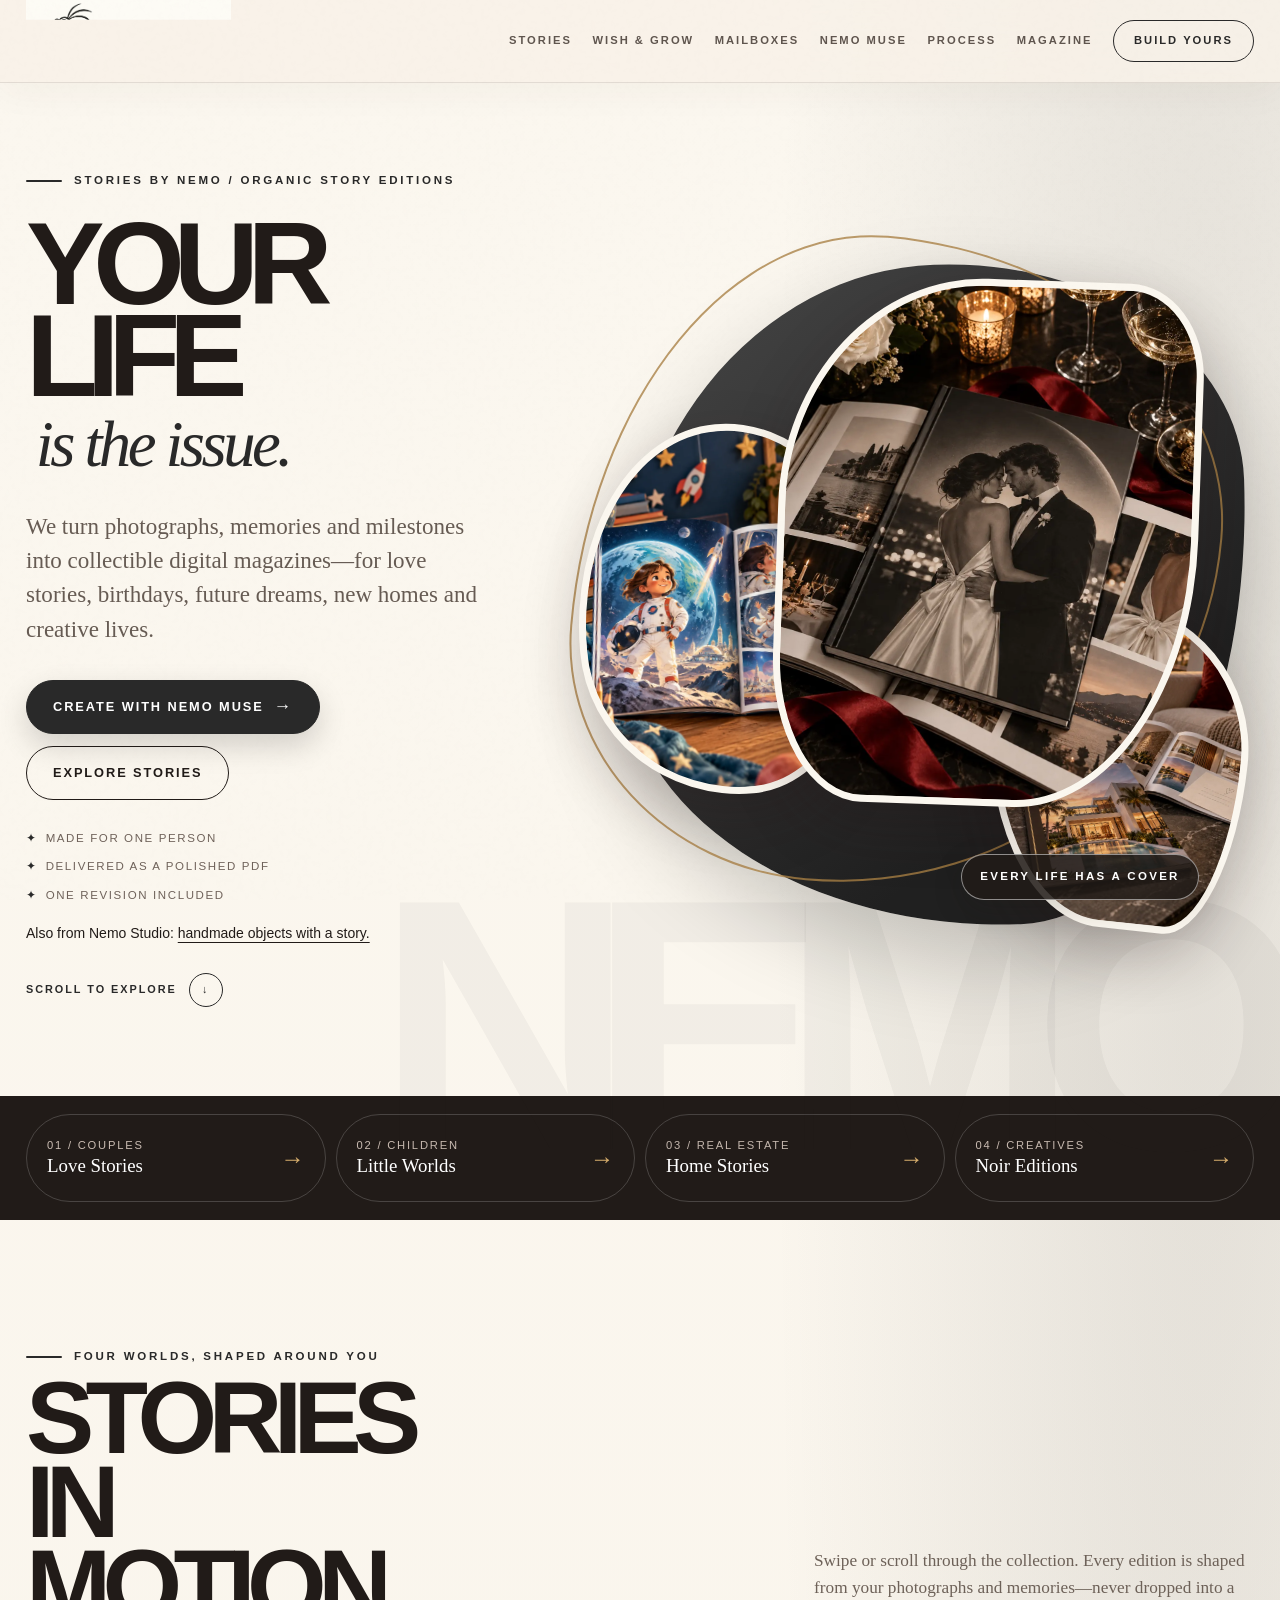
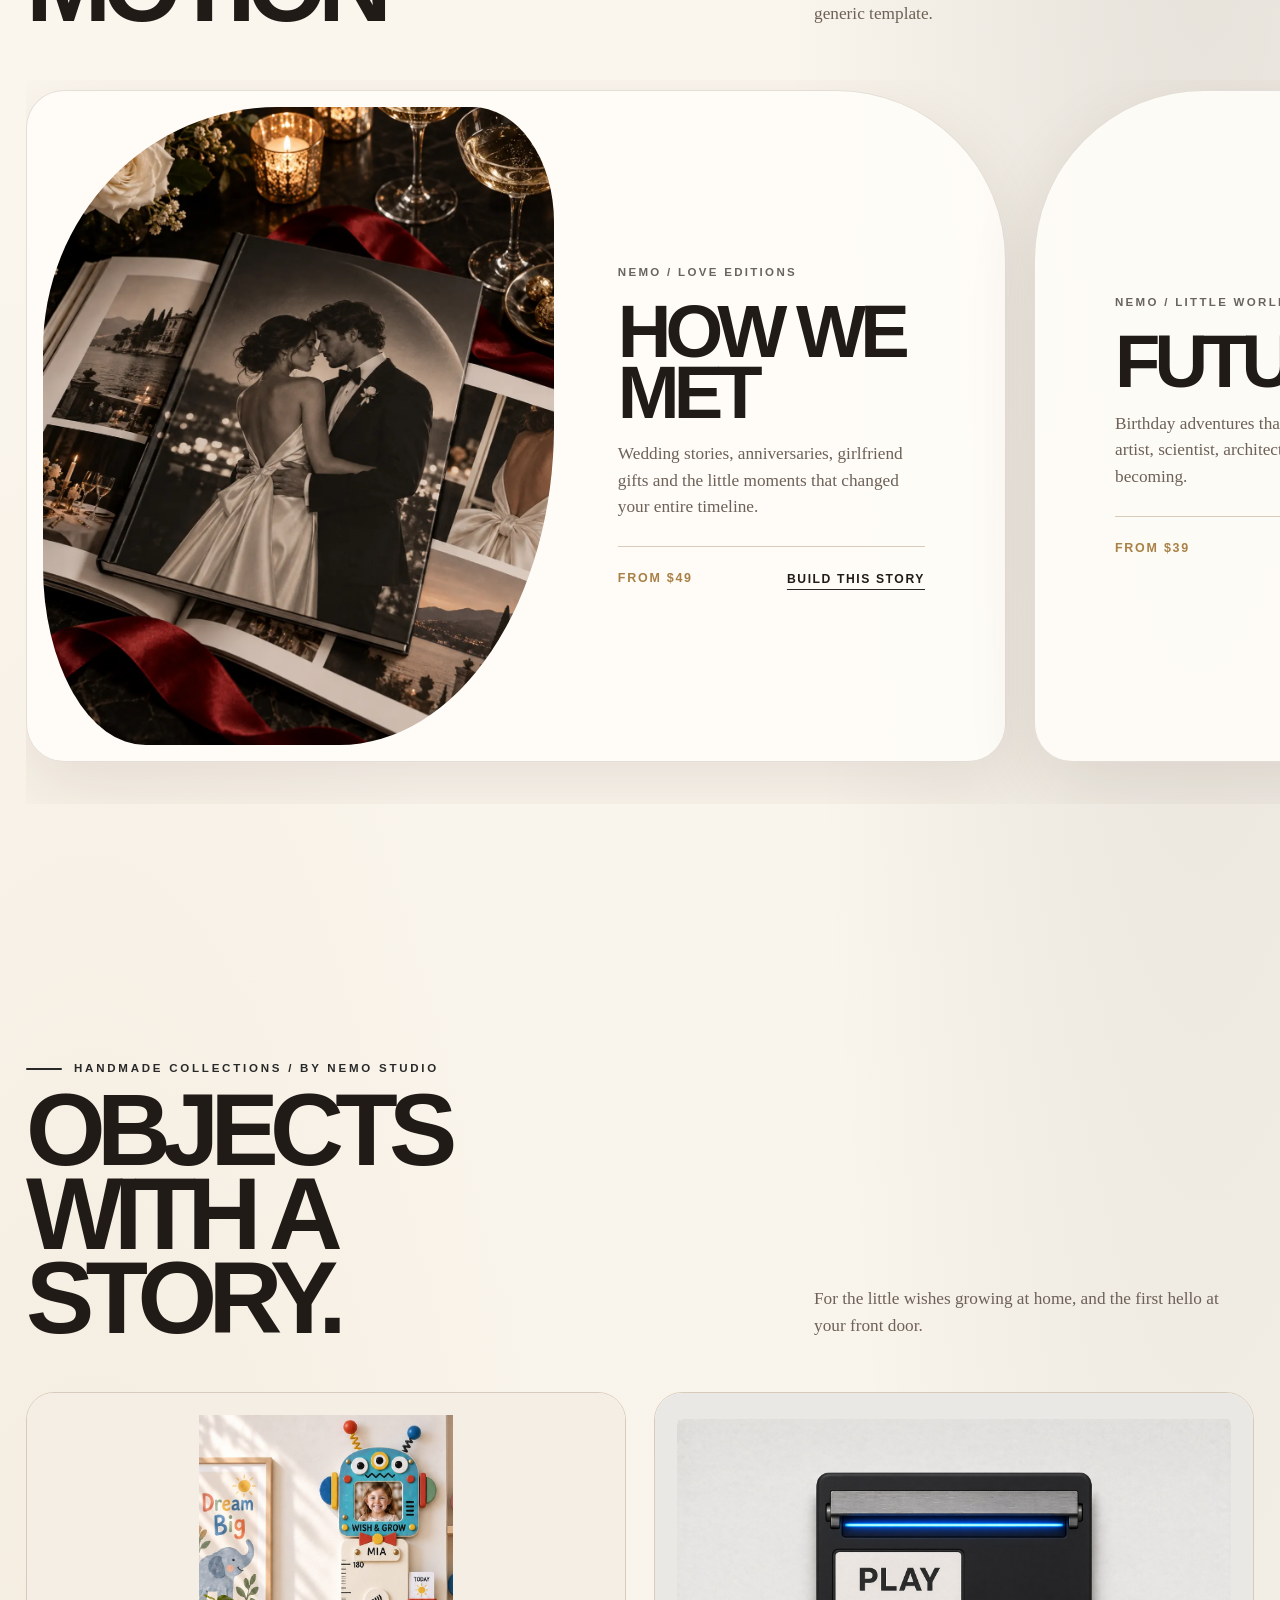
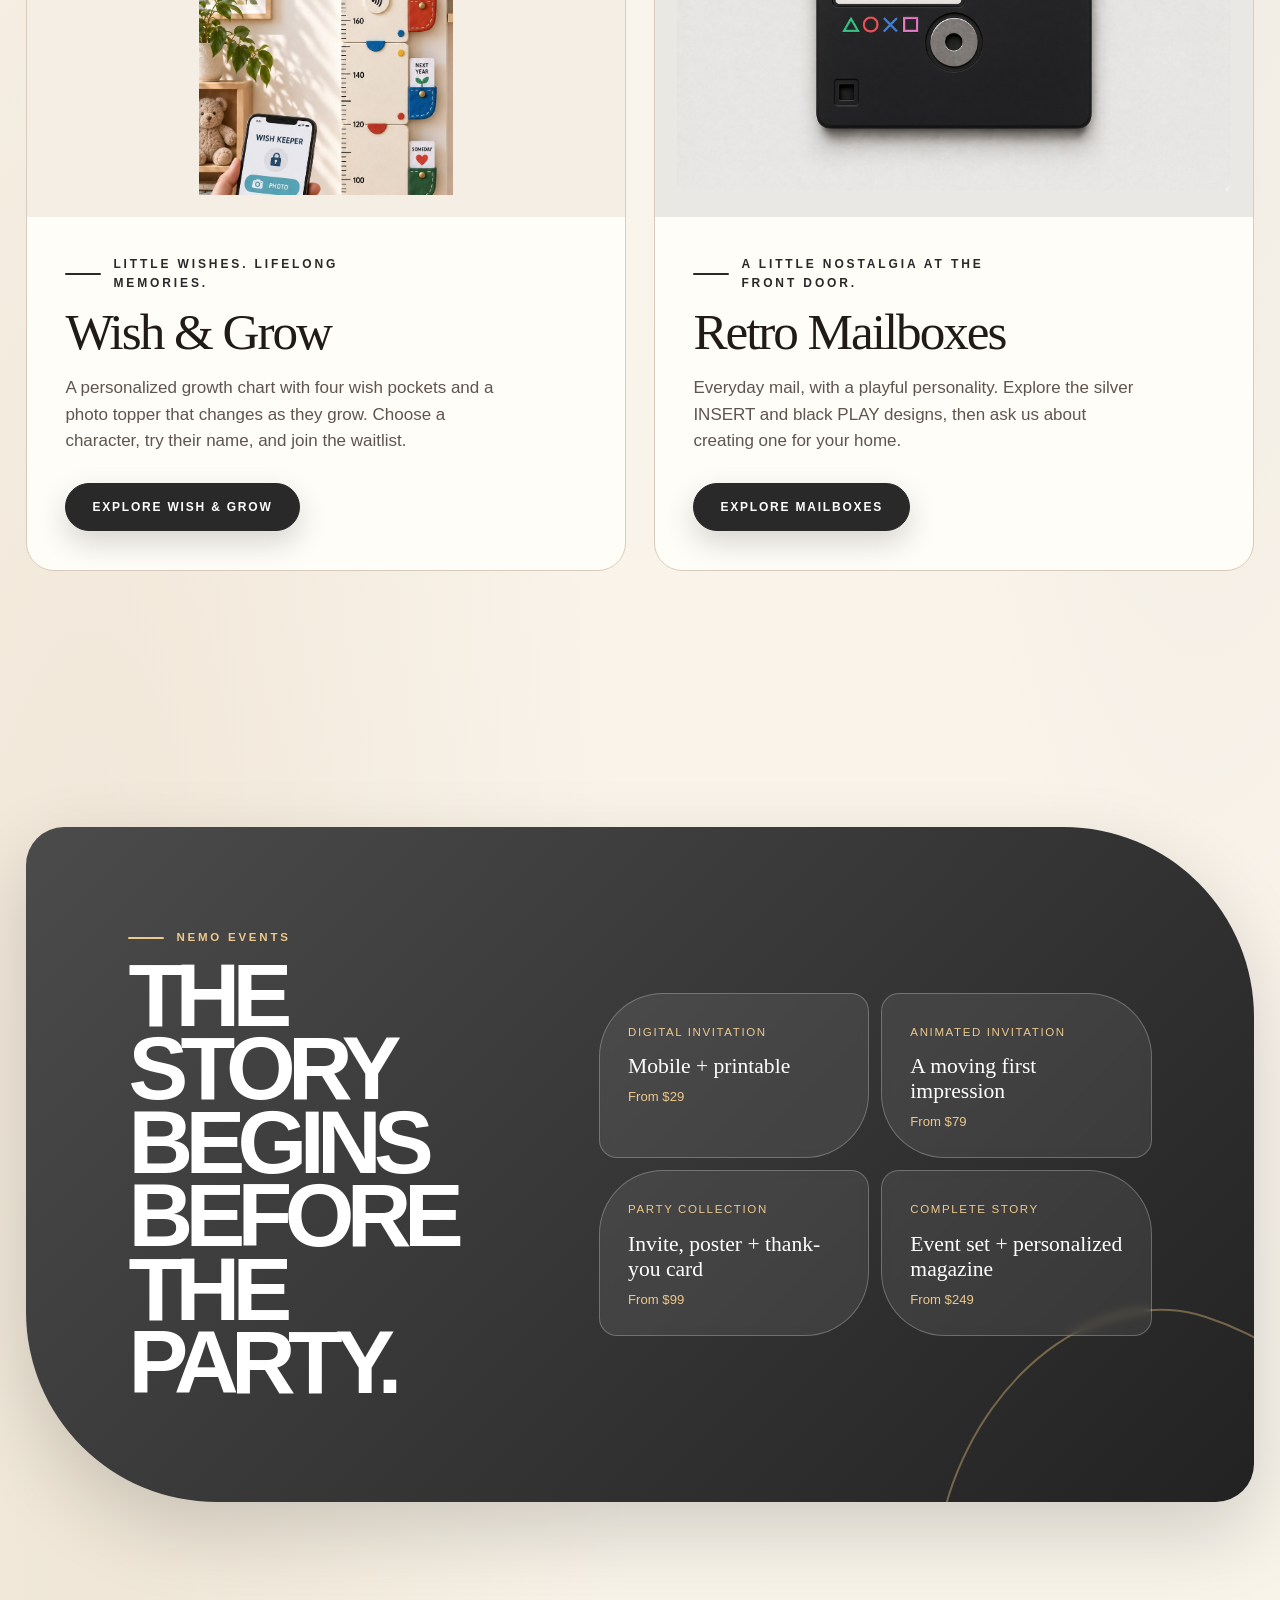
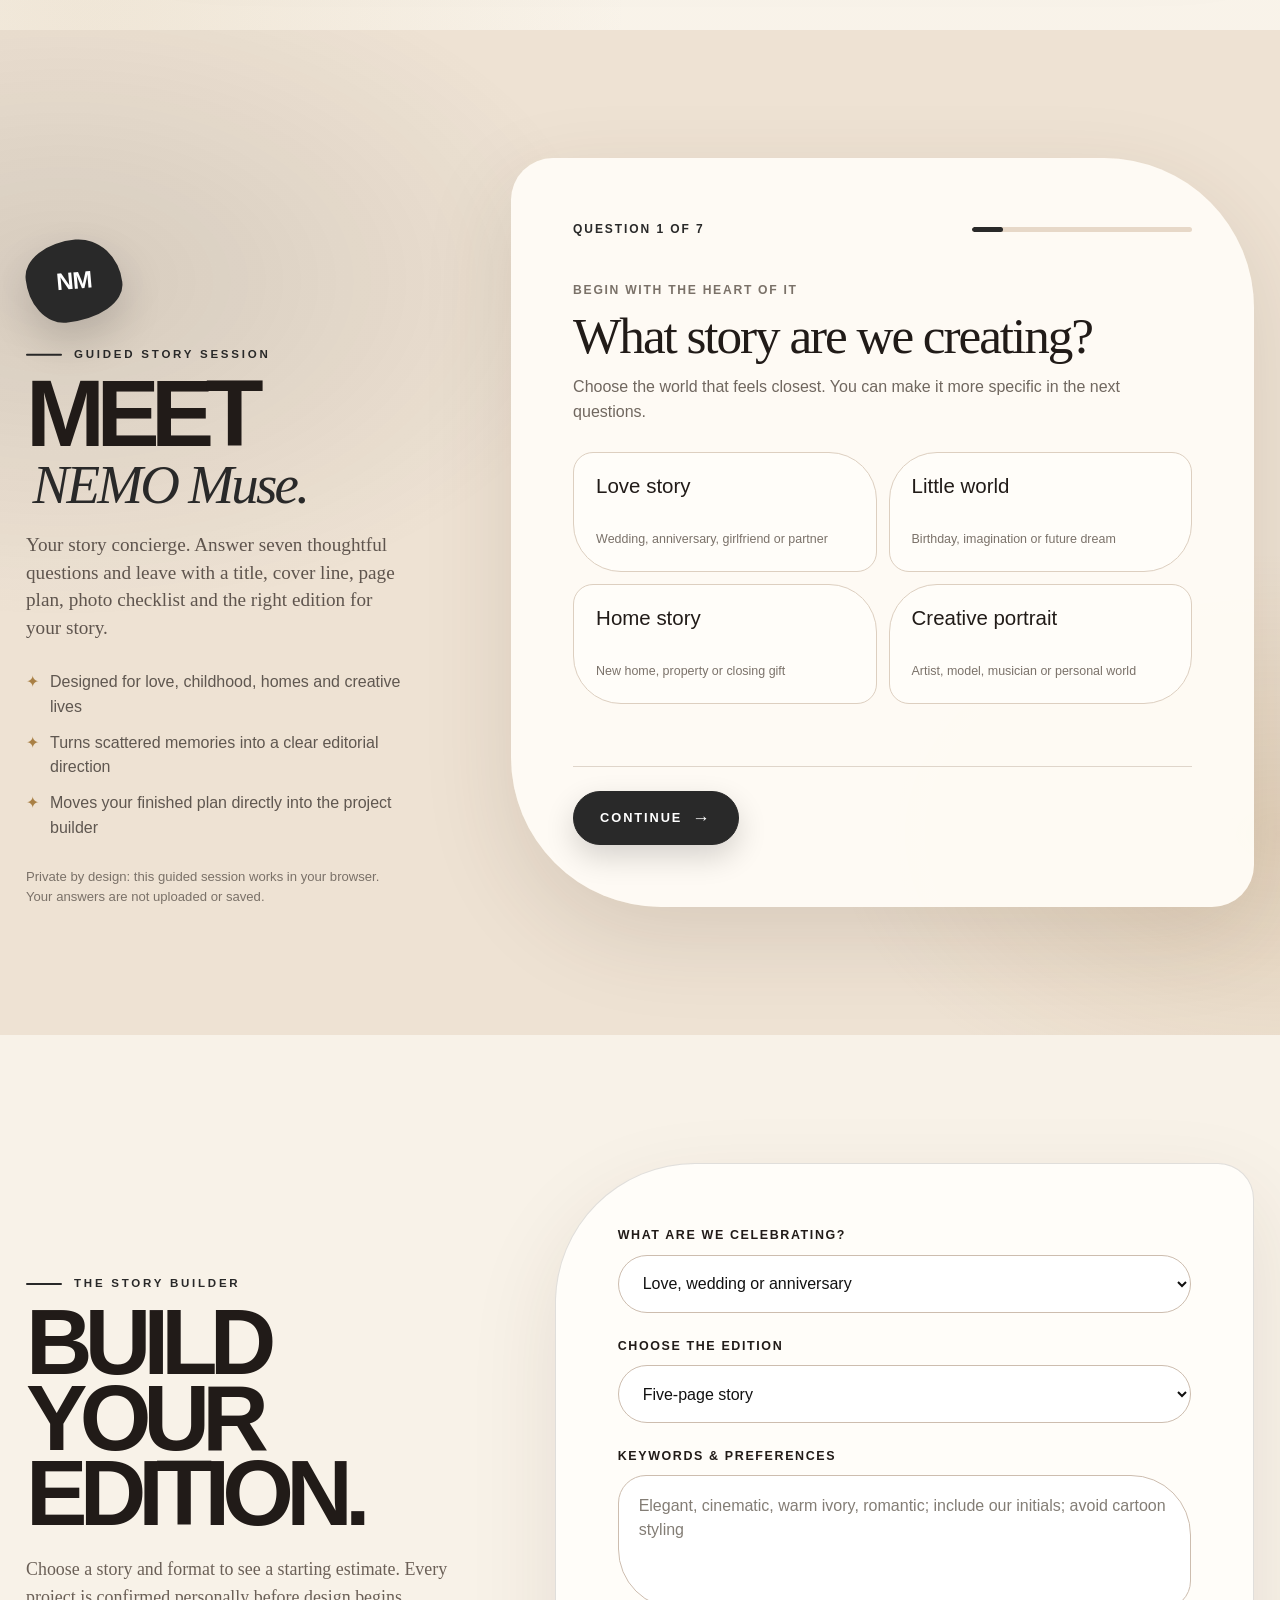
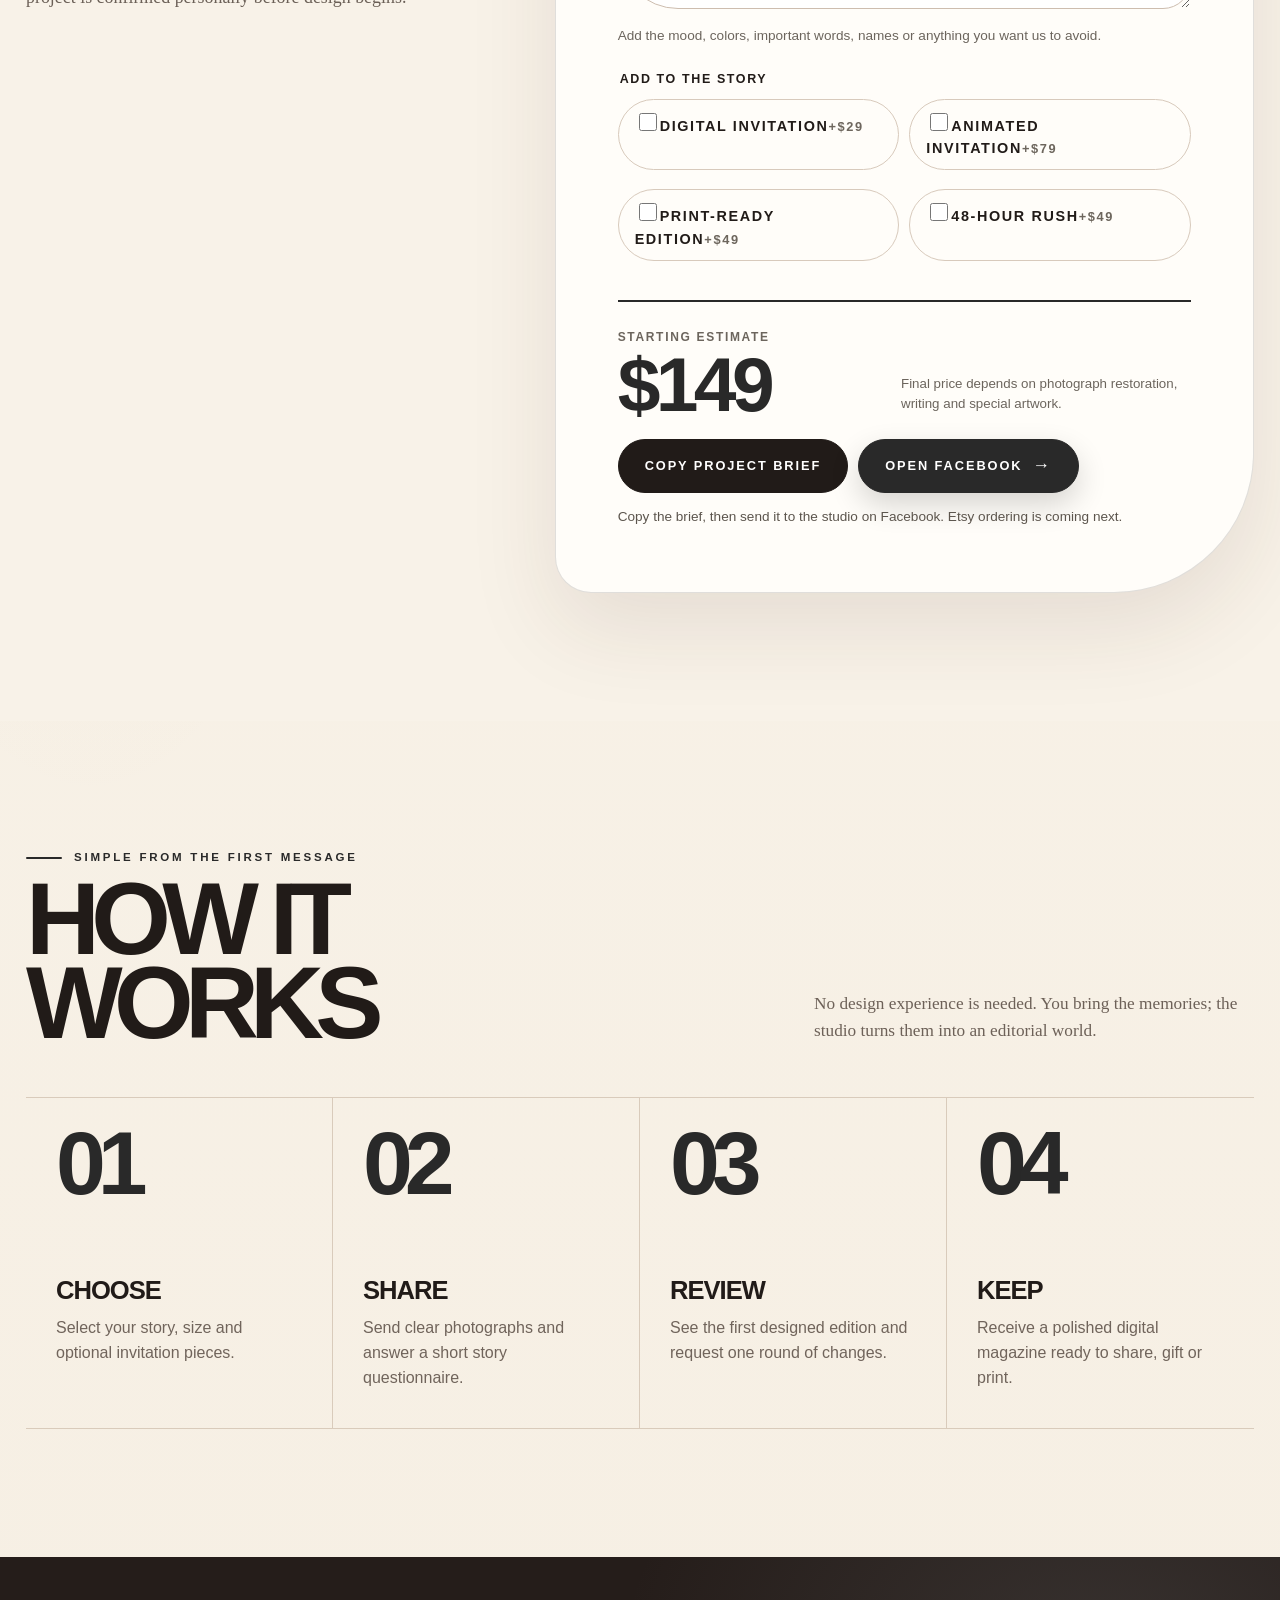
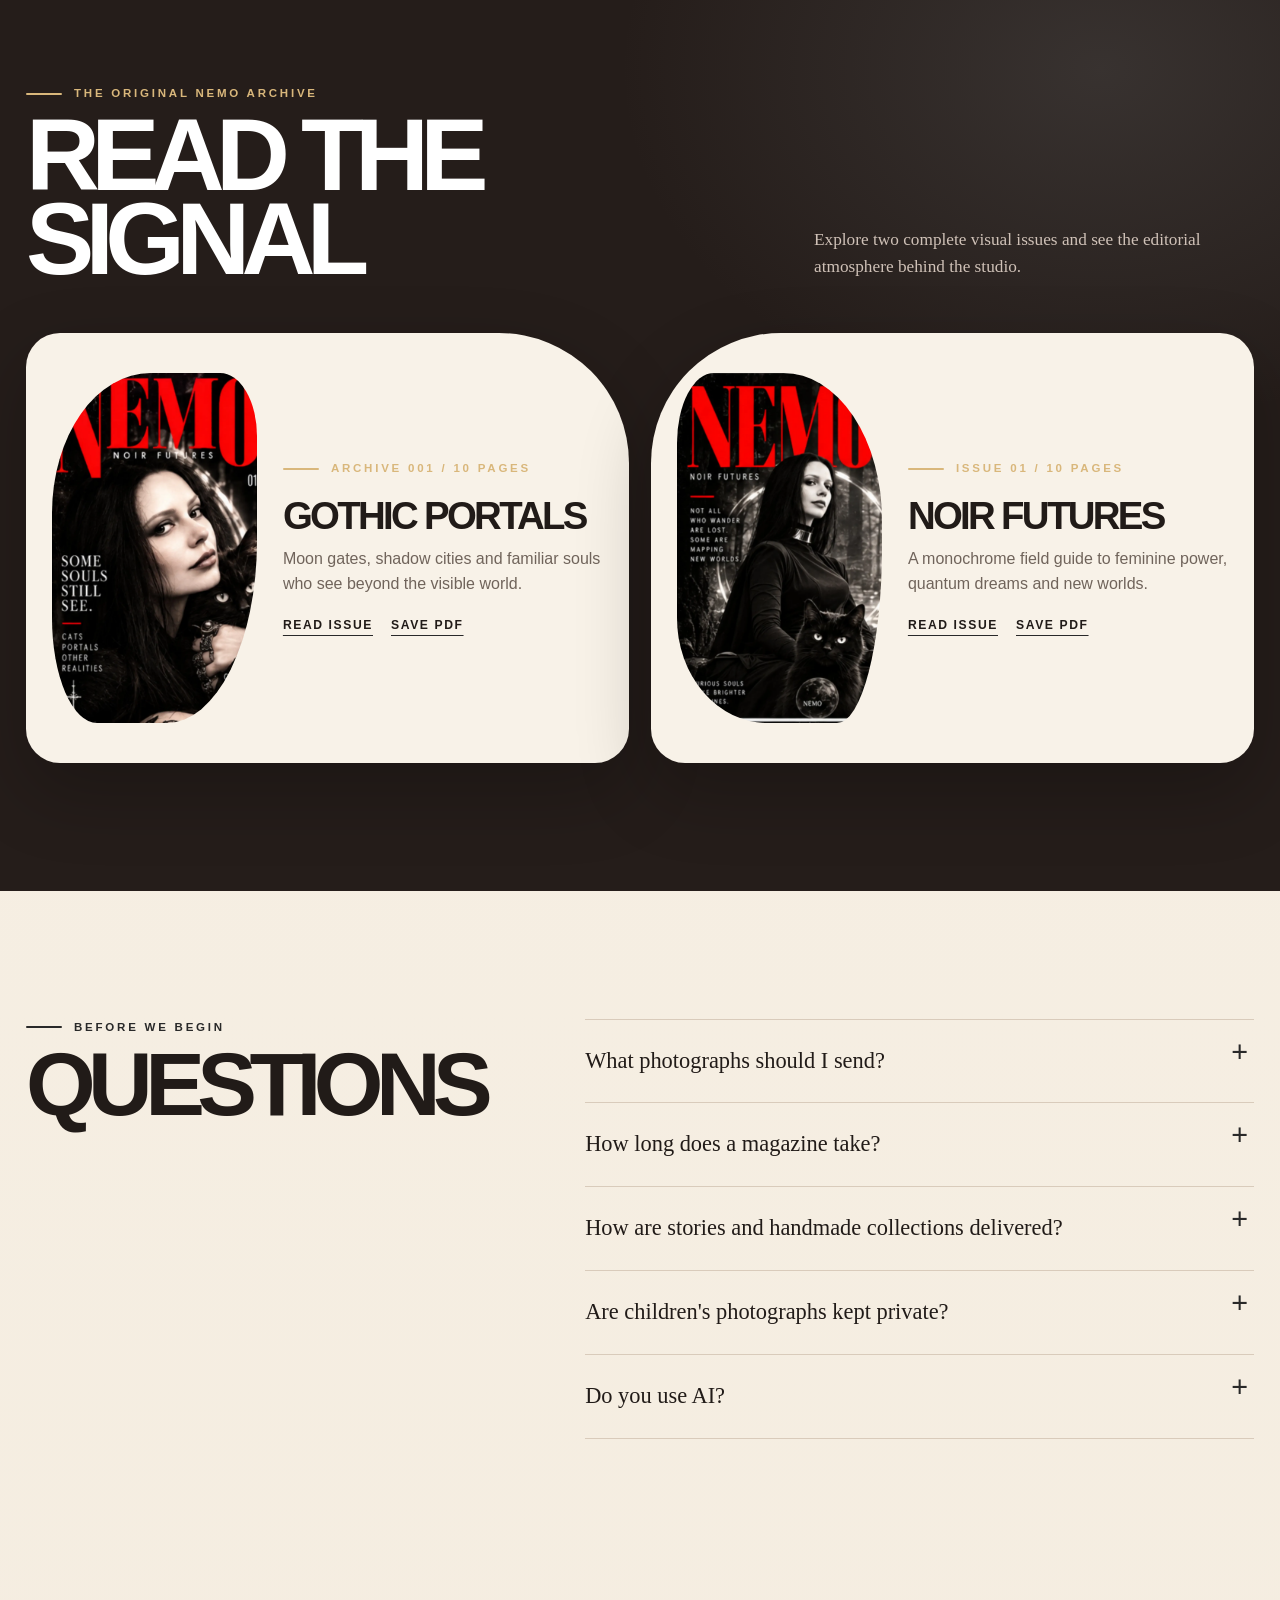
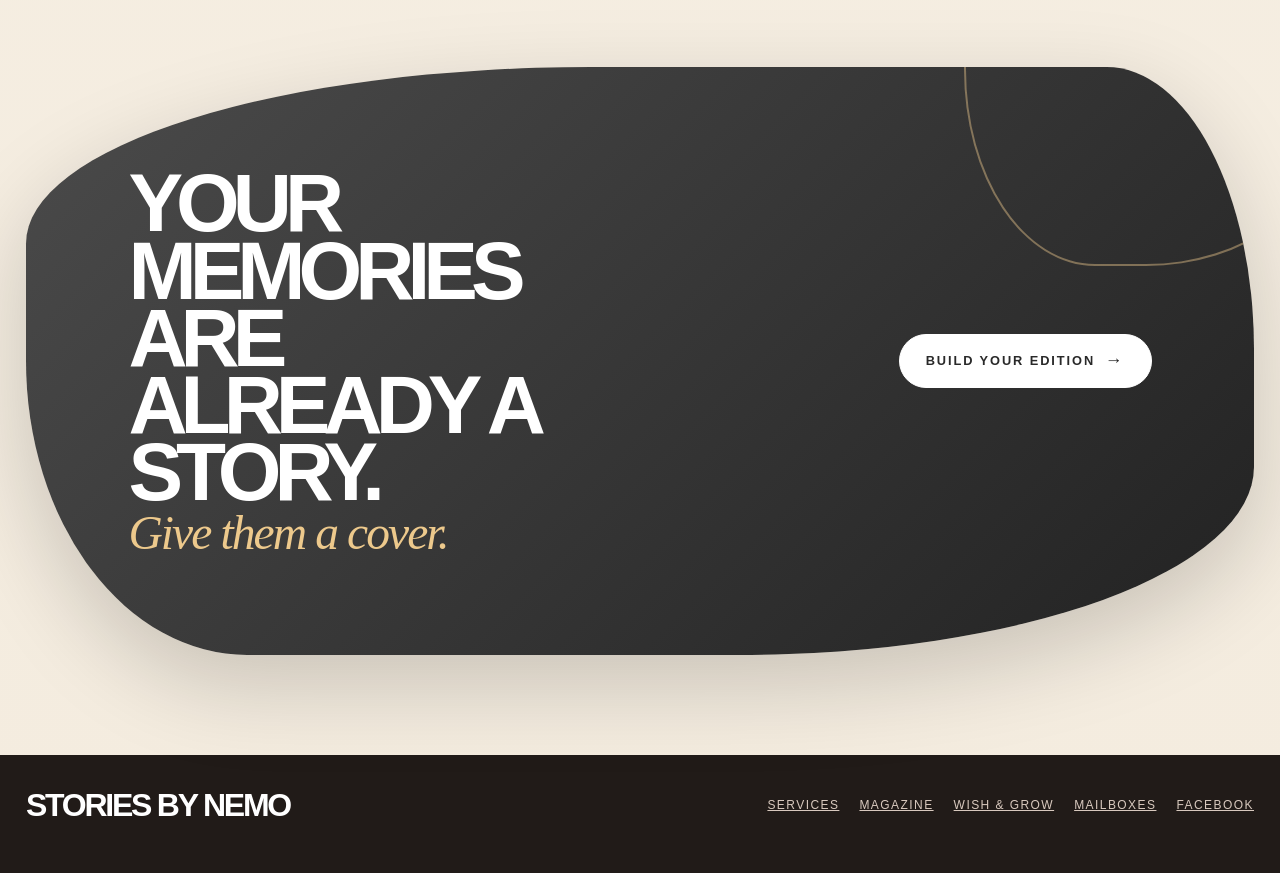
==== commit cdcd978c: "Add Wish & Grow and Retro Mailboxes collections to Nemo Studio" ====
--- a/index.html
+++ b/index.html
@@ -4,7 +4,7 @@
   <meta charset="utf-8">
   <meta name="viewport" content="width=device-width, initial-scale=1">
   <meta name="theme-color" content="#f8f2e8">
-  <meta name="description" content="Stories by NEMO turns photographs, memories and milestones into personalized magazines for love stories, birthdays, new homes and creative portfolios.">
+  <meta name="description" content="Discover personalized story magazines and handmade collections from Nemo Studio: Wish & Grow growth charts and playful retro mailbox designs.">
   <title>Stories by NEMO — Your Life, Designed as a Story</title>
   <link rel="icon" type="image/png" sizes="192x192" href="assets/nss-favicon.png">
   <style>
@@ -1772,13 +1772,18 @@
       .theme-organic *::after { scroll-behavior: auto !important; transition-duration: .01ms !important; animation-duration: .01ms !important; }
     }
   </style>
+  <link rel="stylesheet" href="/assets/collections.css">
+  <script src="/assets/collection-nav.js" defer></script>
 </head>
 <body class="theme-gallery theme-organic">
   <header class="site-head">
     <div class="shell nav">
       <a class="brand" href="#top"><img class="brand-logo" src="assets/stories-by-nemo-logo.png" alt="Stories by Nemo" width="1983" height="793"></a>
-      <nav class="nav-links" aria-label="Main navigation">
+      <button class="nav-toggle" type="button" aria-controls="main-navigation" aria-expanded="false">Menu</button>
+      <nav class="nav-links" id="main-navigation" aria-label="Main navigation">
         <a href="#services">Stories</a>
+        <a href="/wish-and-grow/">Wish &amp; Grow</a>
+        <a href="/mailboxes/">Mailboxes</a>
         <a href="#muse">NEMO Muse</a>
         <a href="#process">Process</a>
         <a href="#archive">Magazine</a>
@@ -1802,6 +1807,7 @@
           <span>Delivered as a polished PDF</span>
           <span>One revision included</span>
         </div>
+        <p class="collection-teaser">Also from Nemo Studio: <a href="#handmade">handmade objects with a story.</a></p>
         <a class="scroll-cue" href="#services">Scroll to explore <span aria-hidden="true">↓</span></a>
       </div>
       <div class="story-stack" aria-label="Examples of Stories by NEMO magazines">
@@ -1880,6 +1886,40 @@
               <span class="price">From $49</span>
               <button class="text-link js-pick" data-story="artist">Build this story</button>
             </div>
+          </div>
+        </article>
+      </div>
+    </section>
+
+    <section class="shell" id="handmade" aria-labelledby="handmade-title">
+      <div class="section-head">
+        <div>
+          <p class="eyebrow">Handmade collections / By Nemo Studio</p>
+          <h2 id="handmade-title">Objects with a story.</h2>
+        </div>
+        <p class="section-note">For the little wishes growing at home, and the first hello at your front door.</p>
+      </div>
+      <div class="handmade-grid">
+        <article class="handmade-card">
+          <a class="handmade-image" href="/wish-and-grow/" aria-label="Explore the Wish and Grow collection">
+            <img src="/assets/wish-grow-scene.jpg" alt="Wish and Grow growth chart with a robot photo topper, personalized name, and colorful wish pockets" loading="lazy" width="717" height="1075">
+          </a>
+          <div class="handmade-body">
+            <p class="eyebrow">Little wishes. Lifelong memories.</p>
+            <h3>Wish &amp; Grow</h3>
+            <p>A personalized growth chart with four wish pockets and a photo topper that changes as they grow. Choose a character, try their name, and join the waitlist.</p>
+            <a class="btn primary" href="/wish-and-grow/">Explore Wish &amp; Grow</a>
+          </div>
+        </article>
+        <article class="handmade-card mailboxes">
+          <a class="handmade-image" href="/mailboxes/" aria-label="Explore the Retro Mailboxes collection">
+            <img src="/assets/mailbox-play.jpg" alt="Black retro game-inspired mailbox design with a PLAY label, colorful symbols, and blue accent" loading="lazy" width="1712" height="1152">
+          </a>
+          <div class="handmade-body">
+            <p class="eyebrow">A little nostalgia at the front door.</p>
+            <h3>Retro Mailboxes</h3>
+            <p>Everyday mail, with a playful personality. Explore the silver INSERT and black PLAY designs, then ask us about creating one for your home.</p>
+            <a class="btn primary" href="/mailboxes/">Explore mailboxes</a>
           </div>
         </article>
       </div>
@@ -2153,8 +2193,8 @@
           <p>Most editions are delivered within five business days after all photographs and answers arrive. A 48-hour option is available for suitable projects.</p>
         </details>
         <details>
-          <summary>Is anything physically shipped?</summary>
-          <p>The standard product is a high-resolution digital PDF. A print-ready option prepares the file for professional printing; physical printing will be offered separately.</p>
+          <summary>How are stories and handmade collections delivered?</summary>
+          <p>Story editions are delivered as high-resolution digital PDFs, with a print-ready option available. Wish &amp; Grow is a physical growth-chart collection currently taking waitlist signups. For retro mailboxes, contact the studio to confirm the design, price, and delivery arrangements before ordering.</p>
         </details>
         <details>
           <summary>Are children's photographs kept private?</summary>
@@ -2179,6 +2219,8 @@
       <div class="footer-links">
         <a href="#services">Services</a>
         <a href="#archive">Magazine</a>
+        <a href="/wish-and-grow/">Wish &amp; Grow</a>
+        <a href="/mailboxes/">Mailboxes</a>
         <a href="https://www.facebook.com/share/1P5DaMYcrh/" target="_blank" rel="noopener">Facebook</a>
       </div>
     </div>
--- a/assets/collections.css
+++ b/assets/collections.css
@@ -0,0 +1,29 @@
+/* Handmade collections extend the existing Stories by NEMO theme. */
+.theme-organic .nav-links { gap: clamp(14px, 1.6vw, 25px); }
+.nav-toggle { display: none; }
+.collection-teaser { margin: 18px 0 0; font-size: 14px; }
+.collection-teaser a { text-underline-offset: 4px; }
+#handmade { scroll-margin-top: 100px; }
+.handmade-grid { display: grid; grid-template-columns: repeat(2, minmax(0, 1fr)); gap: 28px; }
+.handmade-card { overflow: hidden; border: 1px solid var(--line); border-radius: 28px; background: #fffdf8; }
+.handmade-image { display: block; padding: 22px; background: #f4eee4; }
+.handmade-image img { display: block; width: 100%; height: 380px; object-fit: contain; border-radius: 12px; }
+.handmade-card.mailboxes .handmade-image { background: #eae8e4; }
+.handmade-body { padding: clamp(24px, 3vw, 40px); }
+.handmade-body .eyebrow { font-size: 12px; }
+.handmade-body h3 { margin: 12px 0 14px; font: 400 clamp(2.5rem, 4vw, 4rem)/1.05 Georgia, serif; letter-spacing: -.04em; }
+.handmade-body p { max-width: 48ch; color: #5f554e; font-size: 17px; }
+.handmade-body .btn { margin-top: 12px; min-height: 48px; font-size: 12px; }
+@media (max-width: 1100px) {
+  .theme-organic .nav { position: relative; }
+  .nav-toggle { display: inline-flex; align-items: center; min-height: 44px; padding: 8px 16px; border: 1px solid var(--ink); border-radius: 999px; background: transparent; color: var(--ink); font-size: 14px; cursor: pointer; }
+  .theme-organic .nav-links { display: none; position: absolute; top: calc(100% + 16px); right: 0; width: min(340px, calc(100vw - 28px)); max-height: 75svh; overflow: auto; padding: 16px; background: #fffdf8; border: 1px solid var(--line); border-radius: 18px; box-shadow: 0 18px 35px #2b262322; }
+  .theme-organic .nav-links.is-open { display: grid; gap: 4px; }
+  .theme-organic .nav-links a:not(.nav-cta), .theme-organic .nav-links .nav-cta { display: flex; align-items: center; min-height: 46px; padding: 10px 14px; font-size: 14px; letter-spacing: .05em; }
+}
+@media (max-width: 760px) {
+  .handmade-grid { grid-template-columns: 1fr; gap: 24px; }
+  .handmade-image { padding: 16px; }
+  .handmade-image img { height: 320px; }
+  .handmade-body .btn { letter-spacing: .08em; padding-inline: 18px; }
+}
